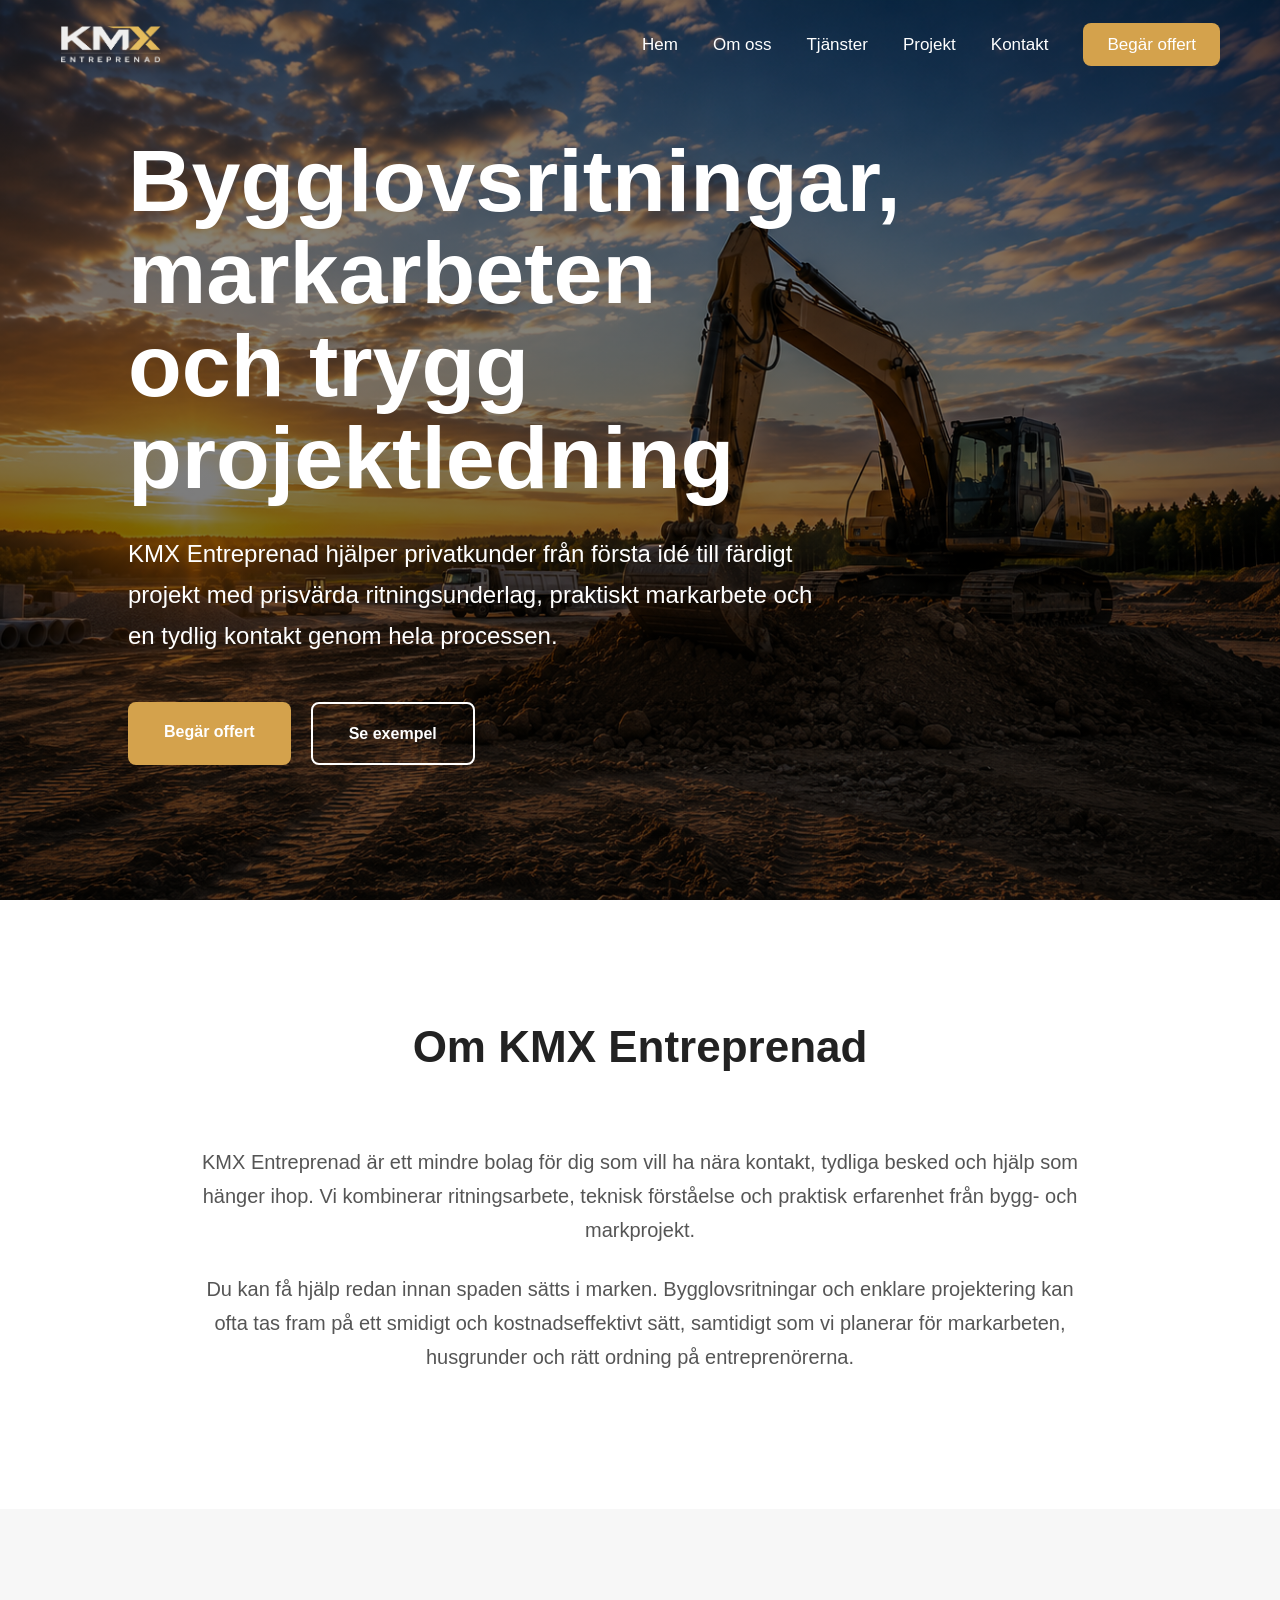
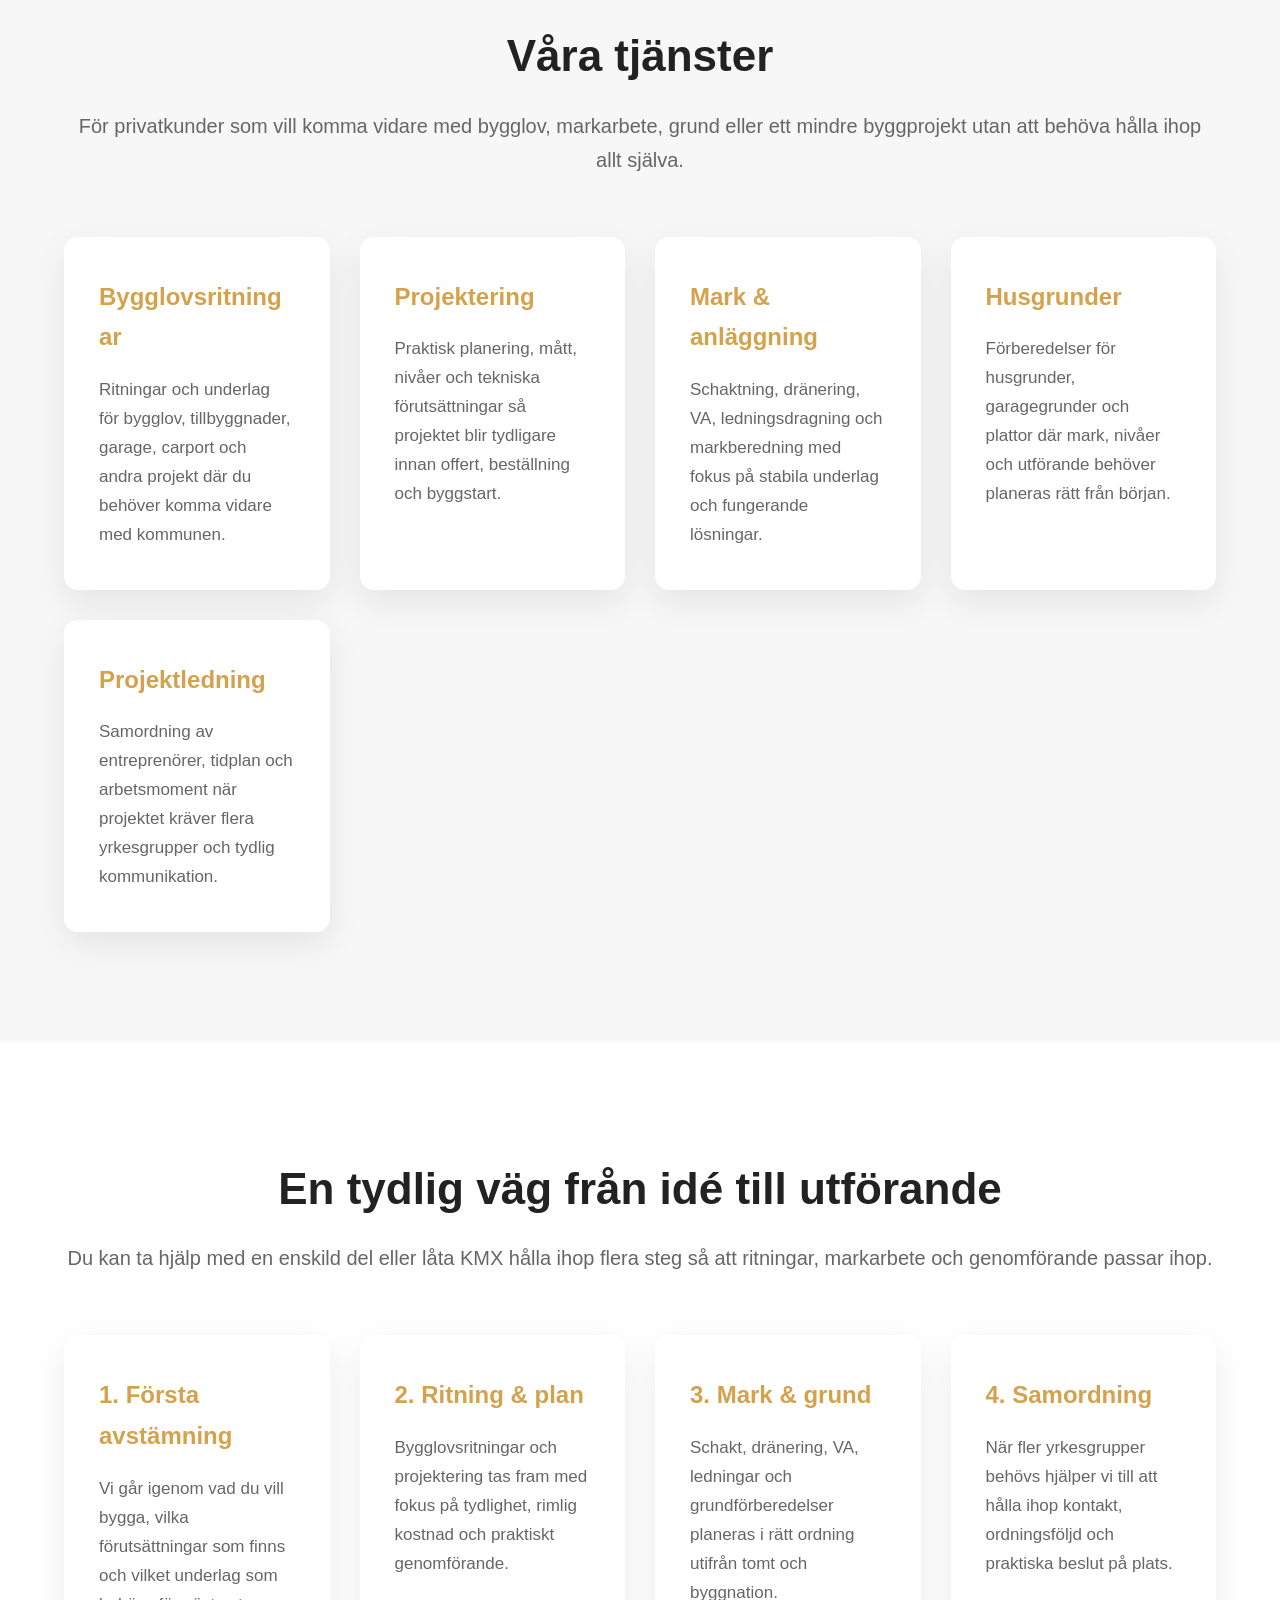
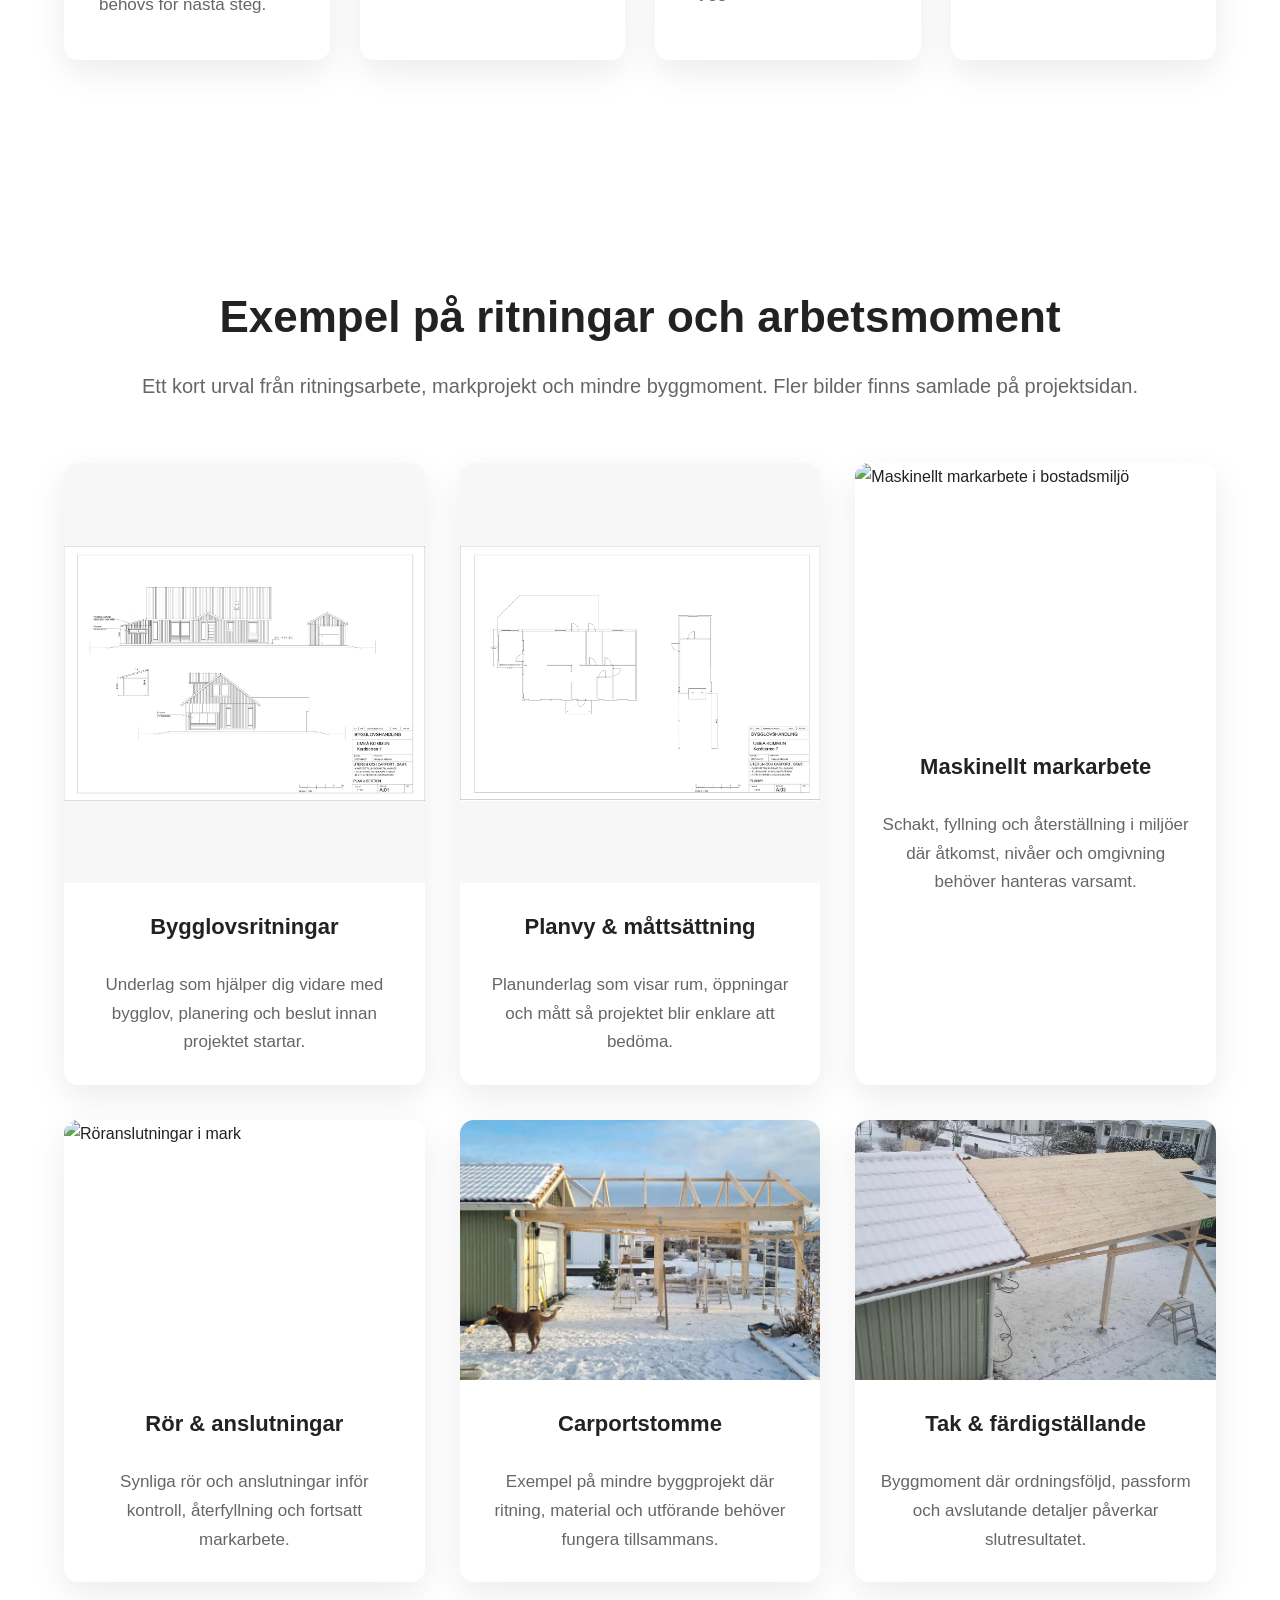
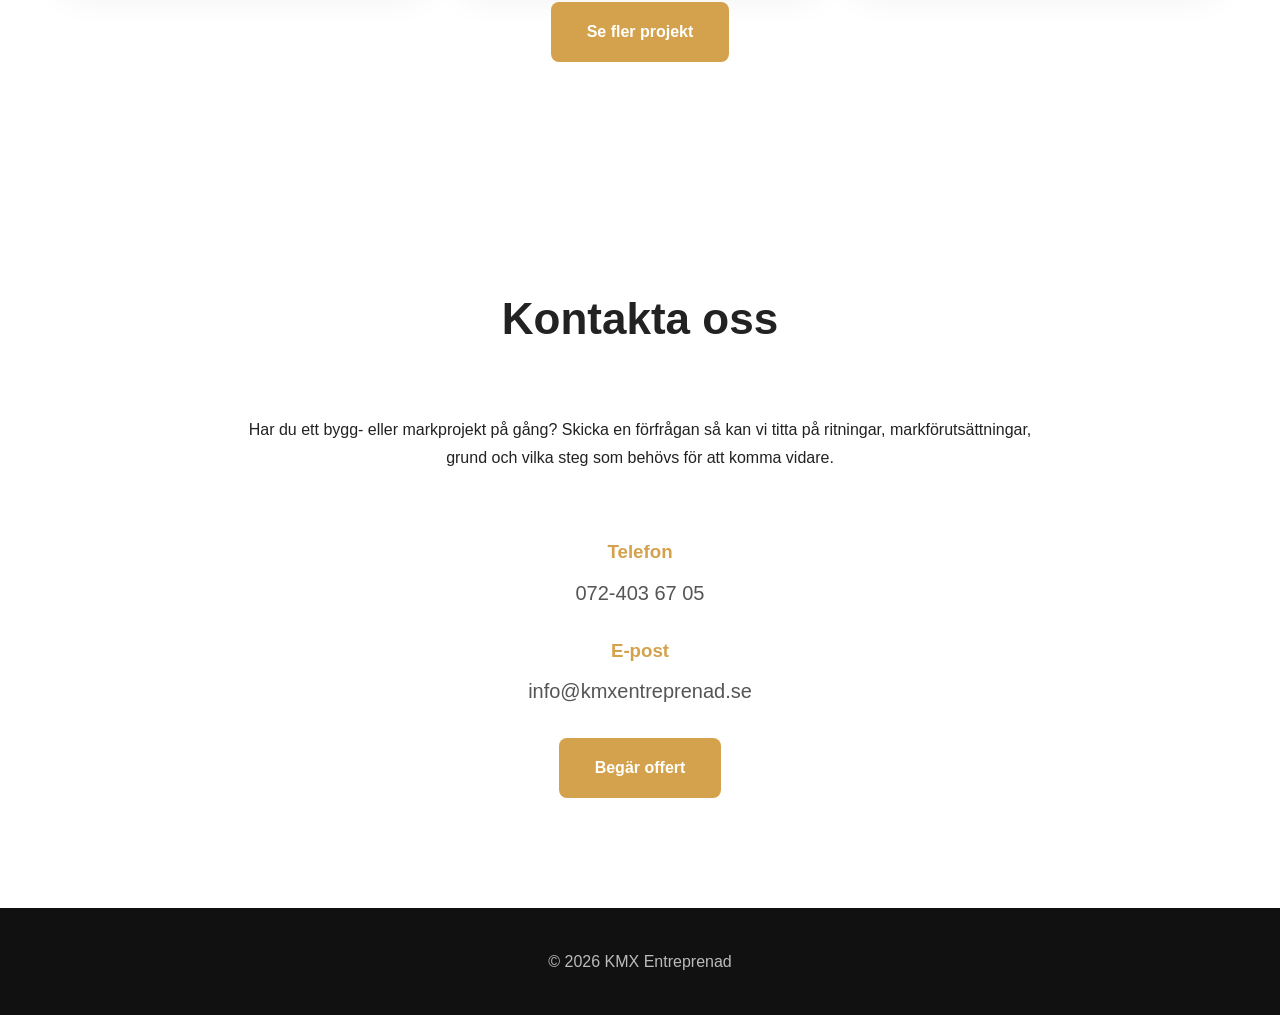
==== index.html @ 146b3062 "Initial commit" ====
<!DOCTYPE html>
<html lang="sv">

<head>
    <meta charset="UTF-8">
    <meta name="viewport" content="width=device-width, initial-scale=1.0">

    <title>KMX Entreprenad | Bygglovsritningar, markarbeten & husgrunder</title>

    <meta name="description"
        content="KMX Entreprenad hjälper privatkunder från idé till färdigt byggprojekt med bygglovsritningar, projektering, markarbeten, husgrunder och projektledning.">

    <script type="application/ld+json">
    {
        "@context": "https://schema.org",
        "@type": "HomeAndConstructionBusiness",
        "name": "KMX Entreprenad",
        "url": "https://kmxentreprenad.se/",
        "telephone": "+46724036705",
        "email": "info@kmxentreprenad.se",
        "description": "Bygglovsritningar, projektering, markarbeten, husgrunder och projektledning för privatkunder."
    }
    </script>

    <link rel="stylesheet" href="style.css">
    <link rel="icon" type="image/x-icon" href="/favicon.ico">
    <link rel="shortcut icon" type="image/x-icon" href="/favicon.ico">
    <link rel="apple-touch-icon" sizes="180x180" href="/favicon.ico">
</head>

<body>

    <!-- ================= NAVBAR ================= -->

    <nav class="navbar" id="navbar">

        <a href="./" class="logo">
            <img src="Images/logo.png" alt="KMX Entreprenad">
        </a>

        <div class="hamburger" id="hamburger">
            <span></span>
            <span></span>
            <span></span>
        </div>

        <ul class="nav-links" id="navLinks">

            <li><a href="#home">Hem</a></li>
            <li><a href="#about">Om oss</a></li>
            <li><a href="#services">Tjänster</a></li>
            <li><a href="projekt/">Projekt</a></li>
            <li><a href="#contact">Kontakt</a></li>

            <li>
                <a href="offert/" class="nav-offert">
                    Begär offert
                </a>
            </li>

        </ul>

    </nav>

    <!-- ================= HERO ================= -->

    <header class="hero" id="home">

        <div class="hero-content">

            <h1>
                Bygglovsritningar, markarbeten och trygg projektledning
            </h1>

            <p>

                KMX Entreprenad hjälper privatkunder från första idé till färdigt projekt med prisvärda ritningsunderlag, praktiskt markarbete och en tydlig kontakt genom hela processen.

            </p>

            <div class="hero-buttons">

                <a href="offert/" class="btn">
                    Begär offert
                </a>

                <a href="projekt/" class="btn btn-secondary">
                    Se exempel
                </a>

            </div>

        </div>

    </header>

    <!-- ================= OM OSS ================= -->

    <section id="about">

        <div class="container">

            <div class="section-title">

                <h2>Om KMX Entreprenad</h2>

            </div>

            <div class="about">

                <div class="about-text">

                    <p>

                        KMX Entreprenad är ett mindre bolag för dig som vill ha nära kontakt, tydliga besked och hjälp som hänger ihop. Vi kombinerar ritningsarbete, teknisk förståelse och praktisk erfarenhet från bygg- och markprojekt.

                    </p>

                    <p>

                        Du kan få hjälp redan innan spaden sätts i marken. Bygglovsritningar och enklare projektering kan ofta tas fram på ett smidigt och kostnadseffektivt sätt, samtidigt som vi planerar för markarbeten, husgrunder och rätt ordning på entreprenörerna.

                    </p>

                </div>

            </div>

        </div>

    </section>

    <!-- ================= TJÄNSTER ================= -->

    <section id="services" class="services">

        <div class="container">

            <div class="section-title">

                <h2>Våra tjänster</h2>
                <p>För privatkunder som vill komma vidare med bygglov, markarbete, grund eller ett mindre byggprojekt utan att behöva hålla ihop allt själva.</p>

            </div>

            <div class="service-grid">

                <div class="service-card">

                    <h3>Bygglovsritningar</h3>

                    <p>

                        Ritningar och underlag för bygglov, tillbyggnader, garage, carport och andra projekt där du behöver komma vidare med kommunen.

                    </p>

                </div>

                <div class="service-card">

                    <h3>Projektering</h3>

                    <p>

                        Praktisk planering, mått, nivåer och tekniska förutsättningar så projektet blir tydligare innan offert, beställning och byggstart.

                    </p>

                </div>

                <div class="service-card">

                    <h3>Mark & anläggning</h3>

                    <p>

                        Schaktning, dränering, VA, ledningsdragning och markberedning med fokus på stabila underlag och fungerande lösningar.

                    </p>

                </div>

                <div class="service-card">

                    <h3>Husgrunder</h3>

                    <p>

                        Förberedelser för husgrunder, garagegrunder och plattor där mark, nivåer och utförande behöver planeras rätt från början.

                    </p>

                </div>

                <div class="service-card">

                    <h3>Projektledning</h3>

                    <p>

                        Samordning av entreprenörer, tidplan och arbetsmoment när projektet kräver flera yrkesgrupper och tydlig kommunikation.

                    </p>

                </div>

            </div>

        </div>

    </section>

    <!-- ================= PROCESS ================= -->

    <section id="process">

        <div class="container">

            <div class="section-title">

                <h2>En tydlig väg från idé till utförande</h2>
                <p>Du kan ta hjälp med en enskild del eller låta KMX hålla ihop flera steg så att ritningar, markarbete och genomförande passar ihop.</p>

            </div>

            <div class="service-grid">

                <div class="service-card">
                    <h3>1. Första avstämning</h3>
                    <p>Vi går igenom vad du vill bygga, vilka förutsättningar som finns och vilket underlag som behövs för nästa steg.</p>
                </div>

                <div class="service-card">
                    <h3>2. Ritning & plan</h3>
                    <p>Bygglovsritningar och projektering tas fram med fokus på tydlighet, rimlig kostnad och praktiskt genomförande.</p>
                </div>

                <div class="service-card">
                    <h3>3. Mark & grund</h3>
                    <p>Schakt, dränering, VA, ledningar och grundförberedelser planeras i rätt ordning utifrån tomt och byggnation.</p>
                </div>

                <div class="service-card">
                    <h3>4. Samordning</h3>
                    <p>När fler yrkesgrupper behövs hjälper vi till att hålla ihop kontakt, ordningsföljd och praktiska beslut på plats.</p>
                </div>

            </div>

        </div>

    </section>

    <!-- ================= PROJEKT ================= -->

    <section id="projects">

        <div class="container">

            <div class="section-title">

                <h2>Exempel på ritningar och arbetsmoment</h2>
                <p>Ett kort urval från ritningsarbete, markprojekt och mindre byggmoment. Fler bilder finns samlade på projektsidan.</p>

            </div>

            <div class="project-grid project-grid-featured">

                <div class="project project-drawing">
                    <img src="ownimages/drawings/Sälgvägen6-01_page-0001.jpg" alt="Bygglovsritning för privat byggprojekt" loading="lazy">
                    <h3>Bygglovsritningar</h3>
                    <p>Underlag som hjälper dig vidare med bygglov, planering och beslut innan projektet startar.</p>
                </div>

                <div class="project project-drawing">
                    <img src="ownimages/drawings/Sälgvägen6-03_page-0001.jpg" alt="Planvy för bygglovsritning" loading="lazy">
                    <h3>Planvy & måttsättning</h3>
                    <p>Planunderlag som visar rum, öppningar och mått så projektet blir enklare att bedöma.</p>
                </div>

                <div class="project">
                    <img src="ownimages/jobbbilder/IMG20240722113521.jpg" alt="Maskinellt markarbete i bostadsmiljö" loading="lazy">
                    <h3>Maskinellt markarbete</h3>
                    <p>Schakt, fyllning och återställning i miljöer där åtkomst, nivåer och omgivning behöver hanteras varsamt.</p>
                </div>

                <div class="project">
                    <img src="ownimages/jobbbilder/IMG20240903063840.jpg" alt="Röranslutningar i mark" loading="lazy">
                    <h3>Rör & anslutningar</h3>
                    <p>Synliga rör och anslutningar inför kontroll, återfyllning och fortsatt markarbete.</p>
                </div>

                <div class="project">
                    <img src="ownimages/Carport/581829873_1602443250722373_6217654181426001545_n.jpg" alt="Carport under uppbyggnad" loading="lazy">
                    <h3>Carportstomme</h3>
                    <p>Exempel på mindre byggprojekt där ritning, material och utförande behöver fungera tillsammans.</p>
                </div>

                <div class="project">
                    <img src="ownimages/Carport/583242986_1736971683655425_5867823215203344958_n.jpg" alt="Takarbete på carport" loading="lazy">
                    <h3>Tak & färdigställande</h3>
                    <p>Byggmoment där ordningsföljd, passform och avslutande detaljer påverkar slutresultatet.</p>
                </div>

            </div>

            <div class="project-actions">
                <a href="projekt/" class="btn">Se fler projekt</a>
            </div>

        </div>

    </section>

    <!-- ================= KONTAKT ================= -->

    <section id="contact">

        <div class="container">

            <div class="section-title">

                <h2>Kontakta oss</h2>

            </div>

            <p>

                Har du ett bygg- eller markprojekt på gång? Skicka en förfrågan så kan vi titta på ritningar, markförutsättningar, grund och vilka steg som behövs för att komma vidare.

            </p>

            <div class="contact">

                <div>

                    <h3>Telefon</h3>

                    <p>072-403 67 05</p>

                    <h3>E-post</h3>

                    <p>info@kmxentreprenad.se</p>

                    <a href="offert/" class="btn">
                        Begär offert
                    </a>

                </div>

            </div>

        </div>

    </section>

    <!-- ================= FOOTER ================= -->

    <footer>

        <p>

            © 2026 KMX Entreprenad

        </p>

    </footer>

    <script src="script.js"></script>

</body>

</html>
---- style.css ----
/* ==========================================
   KMX ENTREPRENAD
   STYLE.CSS
========================================== */

/* =========================
   RESET
========================= */

*{
    margin:0;
    padding:0;
    box-sizing:border-box;
}

html{
    scroll-behavior:smooth;
}

body{

    font-family:Arial, Helvetica, sans-serif;

    color:#222;

    background:#fff;

    line-height:1.7;

    overflow-x:hidden;

}

img{

    display:block;

    max-width:100%;

}

a{

    text-decoration:none;

}

ul{

    list-style:none;

}

/* =========================
   CONTAINER
========================= */

.container{

    width:90%;

    max-width:1200px;

    margin:auto;

}

/* =========================
   SECTION
========================= */

section{

    padding:110px 0;

}

.section-title{

    text-align:center;

    margin-bottom:60px;

}

.section-title h1,
.section-title h2{

    font-size:44px;

    margin-bottom:15px;

}

.section-title p{

    color:#666;

    font-size:20px;

}

/* =========================
   BUTTONS
========================= */

.btn{

    display:inline-block;

    background:#d4a24c;

    color:white;

    padding:16px 36px;

    border-radius:8px;

    font-weight:bold;

    transition:.25s;

}

.btn:hover{

    transform:translateY(-4px);

    background:#bf8d39;

}

.btn-secondary{

    background:transparent;

    border:2px solid white;

    color:white;

}

.btn-secondary:hover{

    background:white;

    color:#111;

}

/* =========================
   NAVBAR
========================= */

.navbar{

    position:fixed;

    top:0;

    left:0;

    width:100%;

    display:flex;

    justify-content:space-between;

    align-items:center;

    padding:25px 60px;

    z-index:9999;

    transition:.3s;

}

.navbar.scrolled{

    background:rgba(0,0,0,.9);

    backdrop-filter:blur(10px);

}

.logo {
    display: flex;
    align-items: center;
    flex-shrink: 0;
}

.logo img {
    width: auto;
    height: clamp(40px, 3vw, 65px);
    display: block;
}

.logo img:hover{
    transform:scale(1.03);
}

.nav-links{

    display:flex;

    align-items:center;

    gap:35px;

}

.nav-links a{

    color:white;

    transition:.25s;

    font-size:17px;

}

.nav-links a:hover{

    color:#d4a24c;

}

.nav-offert{

    background:#d4a24c;

    padding:12px 24px;

    border-radius:8px;

}

.nav-offert:hover{

    color:white !important;

    background:#bf8d39;

}

/* =========================
   HERO
========================= */

.hero{

    min-height:100vh;

    display:flex;

    align-items:center;

    justify-content:flex-start;

    background-image:

    linear-gradient(

    rgba(0,0,0,.45),

    rgba(0,0,0,.55)

    ),

    url("Images/hero.png");

    background-size:cover;

    background-position:center;

    padding-left:10%;

    padding-right:10%;

}

.hero-content{

    max-width:700px;

    color:white;

}

.hero-content h1{

    font-size:clamp(52px,7vw,88px);

    line-height:1.05;

    margin-bottom:30px;

}

.hero-content p{

    font-size:24px;

    margin-bottom:45px;

}

.hero-buttons{

    display:flex;

    gap:20px;

    flex-wrap:wrap;

}
/* =========================
   ABOUT
========================= */

.about{

    display:flex;

    justify-content:center;

}

.about-text{

    max-width:900px;

    text-align:center;

    font-size:20px;

    color:#555;

}

.about-text p{

    margin-bottom:25px;

}

/* =========================
   SERVICES
========================= */

.services{

    background:#f7f7f7;

}

.service-grid{

    display:grid;

    grid-template-columns:repeat(auto-fit,minmax(260px,1fr));

    gap:30px;

}

.service-card{

    background:white;

    padding:40px 35px;

    border-radius:14px;

    box-shadow:0 12px 35px rgba(0,0,0,.08);

    transition:.3s;

}

.service-card:hover{

    transform:translateY(-10px);

    box-shadow:0 18px 40px rgba(0,0,0,.12);

}

.service-card h3{

    color:#d4a24c;

    font-size:24px;

    margin-bottom:18px;

    overflow-wrap:break-word;

    word-wrap:break-word;

    hyphens:auto;

}

.service-card p{

    color:#666;

    font-size:17px;

    overflow-wrap:break-word;

    word-wrap:break-word;

    hyphens:auto;

}

/* =========================
   PROJECTS
========================= */

.project-grid{

    display:grid;

    grid-template-columns:repeat(auto-fit,minmax(340px,1fr));

    gap:35px;

}

.project-category{

    margin-bottom:70px;

}

.project-category h3{

    color:#222;

    font-size:32px;

    margin-bottom:12px;

}

.project-category p{

    max-width:900px;

    margin:0 auto 30px;

    color:#666;

    font-size:18px;

    line-height:1.8;

}

.project{

    background:white;

    border-radius:14px;

    overflow:hidden;

    box-shadow:0 12px 35px rgba(0,0,0,.08);

    transition:.3s;

}

.project:hover{

    transform:translateY(-10px);

}

.project img{

    width:100%;

    height:260px;

    object-fit:cover;

}

.project.project-drawing img{

    width:100%;

    height:420px;

    object-fit:contain;

    background:#f7f7f7;

    margin:0 auto;

    display:block;

}

.project h3{

    padding:25px;

    text-align:center;

    font-size:22px;

}

.project p{

    padding:0 25px 28px;

    color:#666;

    font-size:17px;

    line-height:1.7;

    text-align:center;

}

.project-actions{

    text-align:center;

    margin-top:20px;

}

.page-intro{

    padding-top:180px;

    padding-bottom:70px;

    background:#f7f7f7;

}

.project-page-section{

    padding-top:80px;

}

/* =========================
   CONTACT
========================= */

.contact{
    display:flex;
    justify-content:center;
    align-items:center;
    text-align:center;
    width:100%;
}

.contact div{
    width:100%;
    max-width:700px;
    margin:0 auto;
}

#contact > .container > p{
    max-width:800px;
    margin:0 auto 40px;
    text-align:center;
}

.contact h3{

    margin-top:25px;

    margin-bottom:8px;

    color:#d4a24c;

}

.contact p{

    font-size:20px;

    color:#555;

}

/* =========================
   OFFERT
========================= */

.quote-page{

    min-height:100vh;

    background:#f7f7f7;

    padding-top:170px;

    padding-bottom:100px;

}

.quote-form{

    max-width:900px;

    margin:60px auto 0;

    background:white;

    padding:45px;

    border-radius:16px;

    box-shadow:0 15px 40px rgba(0,0,0,.08);

}

.form-row{

    display:grid;

    grid-template-columns:1fr 1fr;

    gap:25px;

    margin-bottom:25px;

}

.form-group{

    display:flex;

    flex-direction:column;

    margin-bottom:25px;

}

.form-group label{

    margin-bottom:10px;

    font-weight:bold;

}

.form-group input,
.form-group select,
.form-group textarea{

    width:100%;

    padding:15px;

    font-size:16px;

    border:1px solid #d8d8d8;

    border-radius:8px;

    font-family:inherit;

}

.form-group textarea{

    resize:vertical;

    min-height:180px;

}

.form-group input:focus,
.form-group textarea:focus,
.form-group select:focus{

    outline:none;

    border-color:#d4a24c;

}

.form-check{

    margin-bottom:30px;

}

.form-check input{

    margin-right:10px;

}

.quote-form button{

    border:none;

    cursor:pointer;

    font-size:18px;

}

/* =========================
   FOOTER
========================= */

footer{

    background:#111;

    color:white;

    text-align:center;

    padding:40px 20px;

}

footer p{

    color:#bbb;

}
/* =========================
   HAMBURGER
========================= */

.hamburger{

    display:none;

    flex-direction:column;

    gap:6px;

    cursor:pointer;

}

.hamburger span{

    width:30px;

    height:3px;

    background:white;

    border-radius:3px;

    transition:.3s;

}

/* =========================
   ANIMATIONS
========================= */

.service-card,
.project,
.btn{

    transition:all .3s ease;

}

.service-card:hover,
.project:hover{

    transform:translateY(-8px);

}

.btn:hover{

    transform:translateY(-3px);

}

/* =========================
   MOBILE
========================= */

@media(max-width:992px){

    .navbar{

        padding: 18px 60px;

    }

    .hero{

        padding-left:8%;
        padding-right:8%;

    }

    .hero-content h1{

        font-size:58px;

    }

}

@media(max-width:768px){

    .navbar{

        padding: 14px 20px;

    }

    .logo img {

        height: 42px;

    }

    .hamburger{

        display:flex;

        z-index:10001;

    }

    .nav-links{

        position:fixed;

        top:0;

        right:-100%;

        width:270px;

        height:100vh;

        background:#111;

        display:flex;

        flex-direction:column;

        justify-content:center;

        align-items:center;

        gap:35px;

        transition:.35s;

        box-shadow:-5px 0 25px rgba(0,0,0,.3);

    }

    .nav-links.active{

        right:0;

    }

    .hero{

        justify-content:center;

        text-align:center;

        padding-left:30px;

        padding-right:30px;

        background-position:center center;

    }

    .hero-content{

        max-width:100%;

    }

    .hero-content h1{

        font-size:44px;

    }

    .hero-content p{

        font-size:21px;

    }

    .hero-buttons{

        flex-direction:column;

        align-items:center;

    }

    .btn{

        width:100%;

        max-width:320px;

        text-align:center;

    }

    .section-title h1,
    .section-title h2{

        font-size:34px;

    }

    .section-title p{

        font-size:18px;

    }

    .about-text{

        font-size:18px;

    }

    .service-grid{

        grid-template-columns:1fr;

    }

    .project-grid{

        grid-template-columns:1fr;

    }

    .project img{

        height:220px;

    }

    .contact{

        font-size:18px;

    }

    .form-row{

        grid-template-columns:1fr;

        gap:0;

    }

    .quote-form{

        padding:30px 25px;

    }

}

@media(max-width:480px){

    .hero-content h1{

        font-size:36px;

    }

    .hero-content p{

        font-size:18px;

    }

    .section-title h1,
    .section-title h2{

        font-size:30px;

    }

    .quote-form{

        padding:25px 18px;

    }

    .form-group input,
    .form-group select,
    .form-group textarea{

        font-size:15px;

        padding:13px;

    }

    .btn{

        padding:15px 24px;

    }

    footer{

        padding:30px 15px;

    }

}

/* =========================
   SCROLLBAR
========================= */

::-webkit-scrollbar{

    width:10px;

}

::-webkit-scrollbar-track{

    background:#f0f0f0;

}

::-webkit-scrollbar-thumb{

    background:#d4a24c;

    border-radius:20px;

}

::-webkit-scrollbar-thumb:hover{

    background:#bf8d39;

}

.offert-page .navbar,
.sub-page .navbar {
    background: rgba(0, 0, 0, 0.9);
    backdrop-filter: blur(10px);
}
.contact .btn{
    margin-top:30px;
}
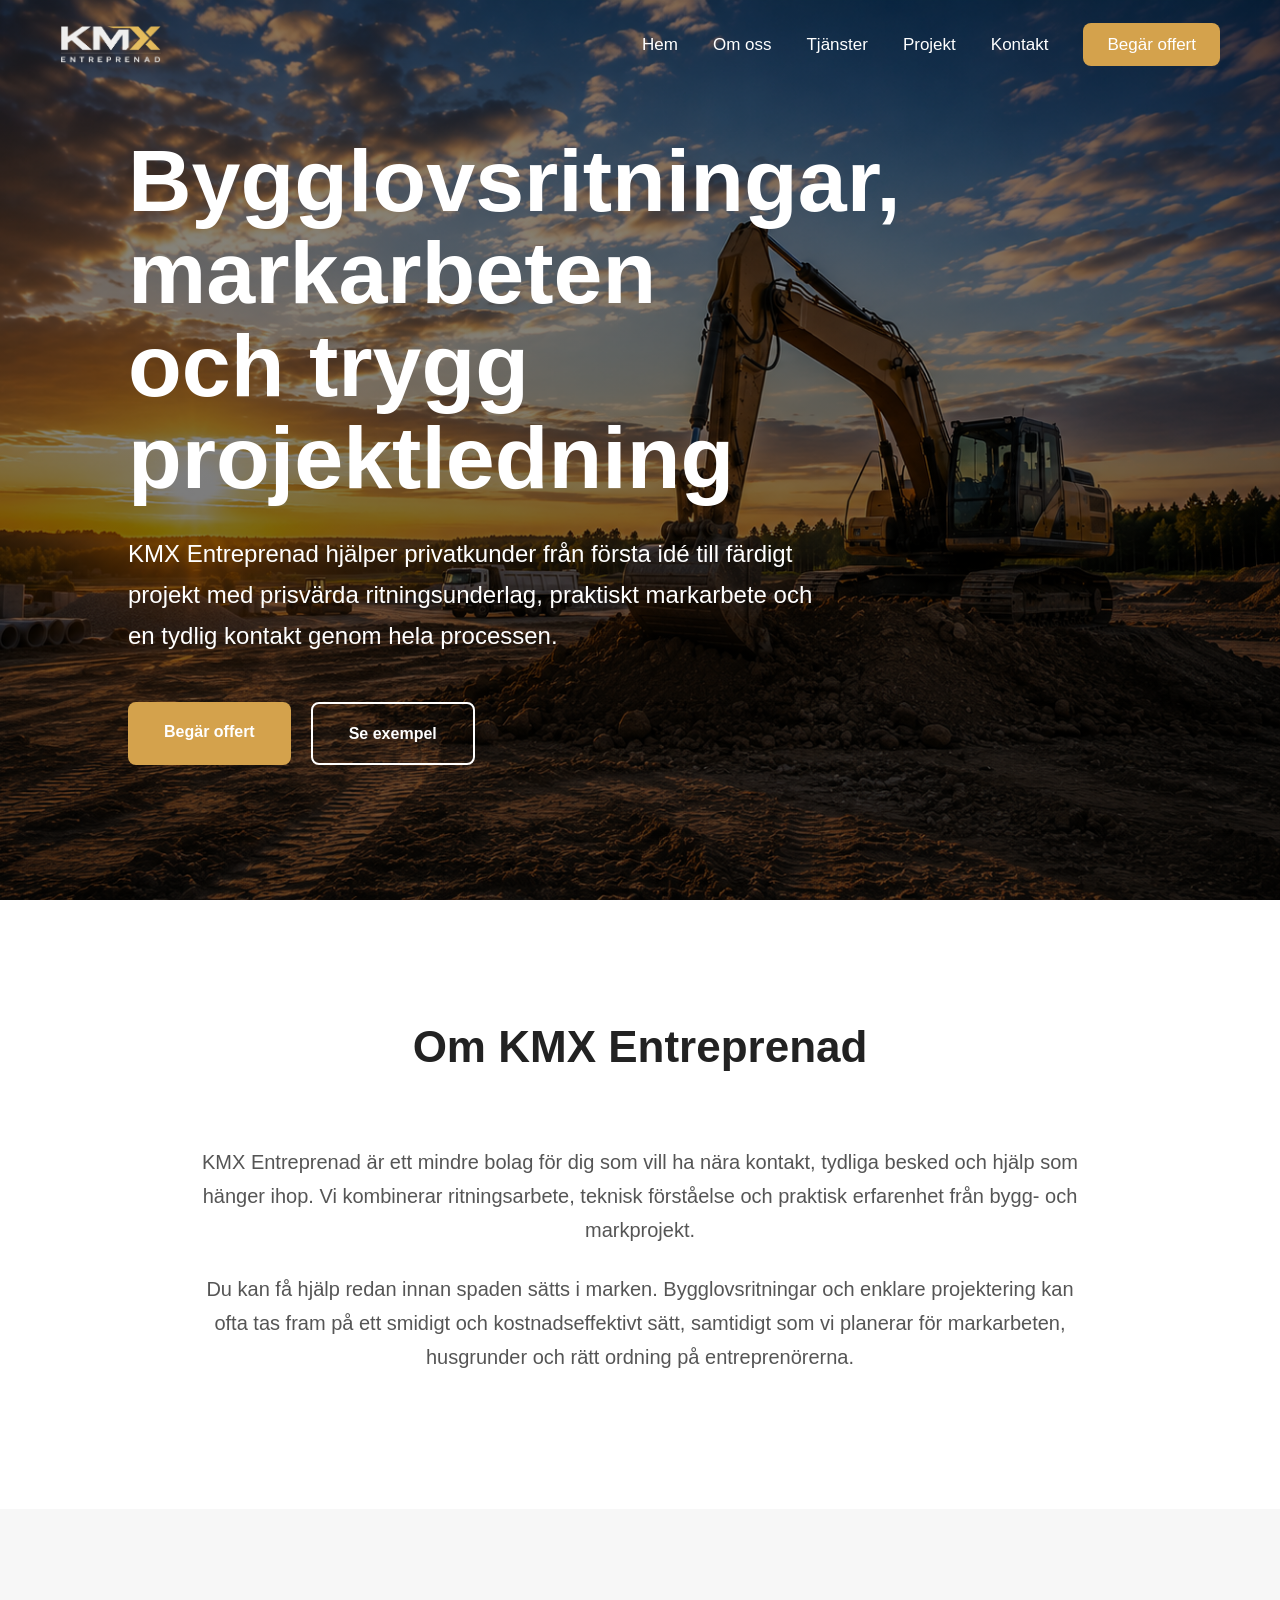
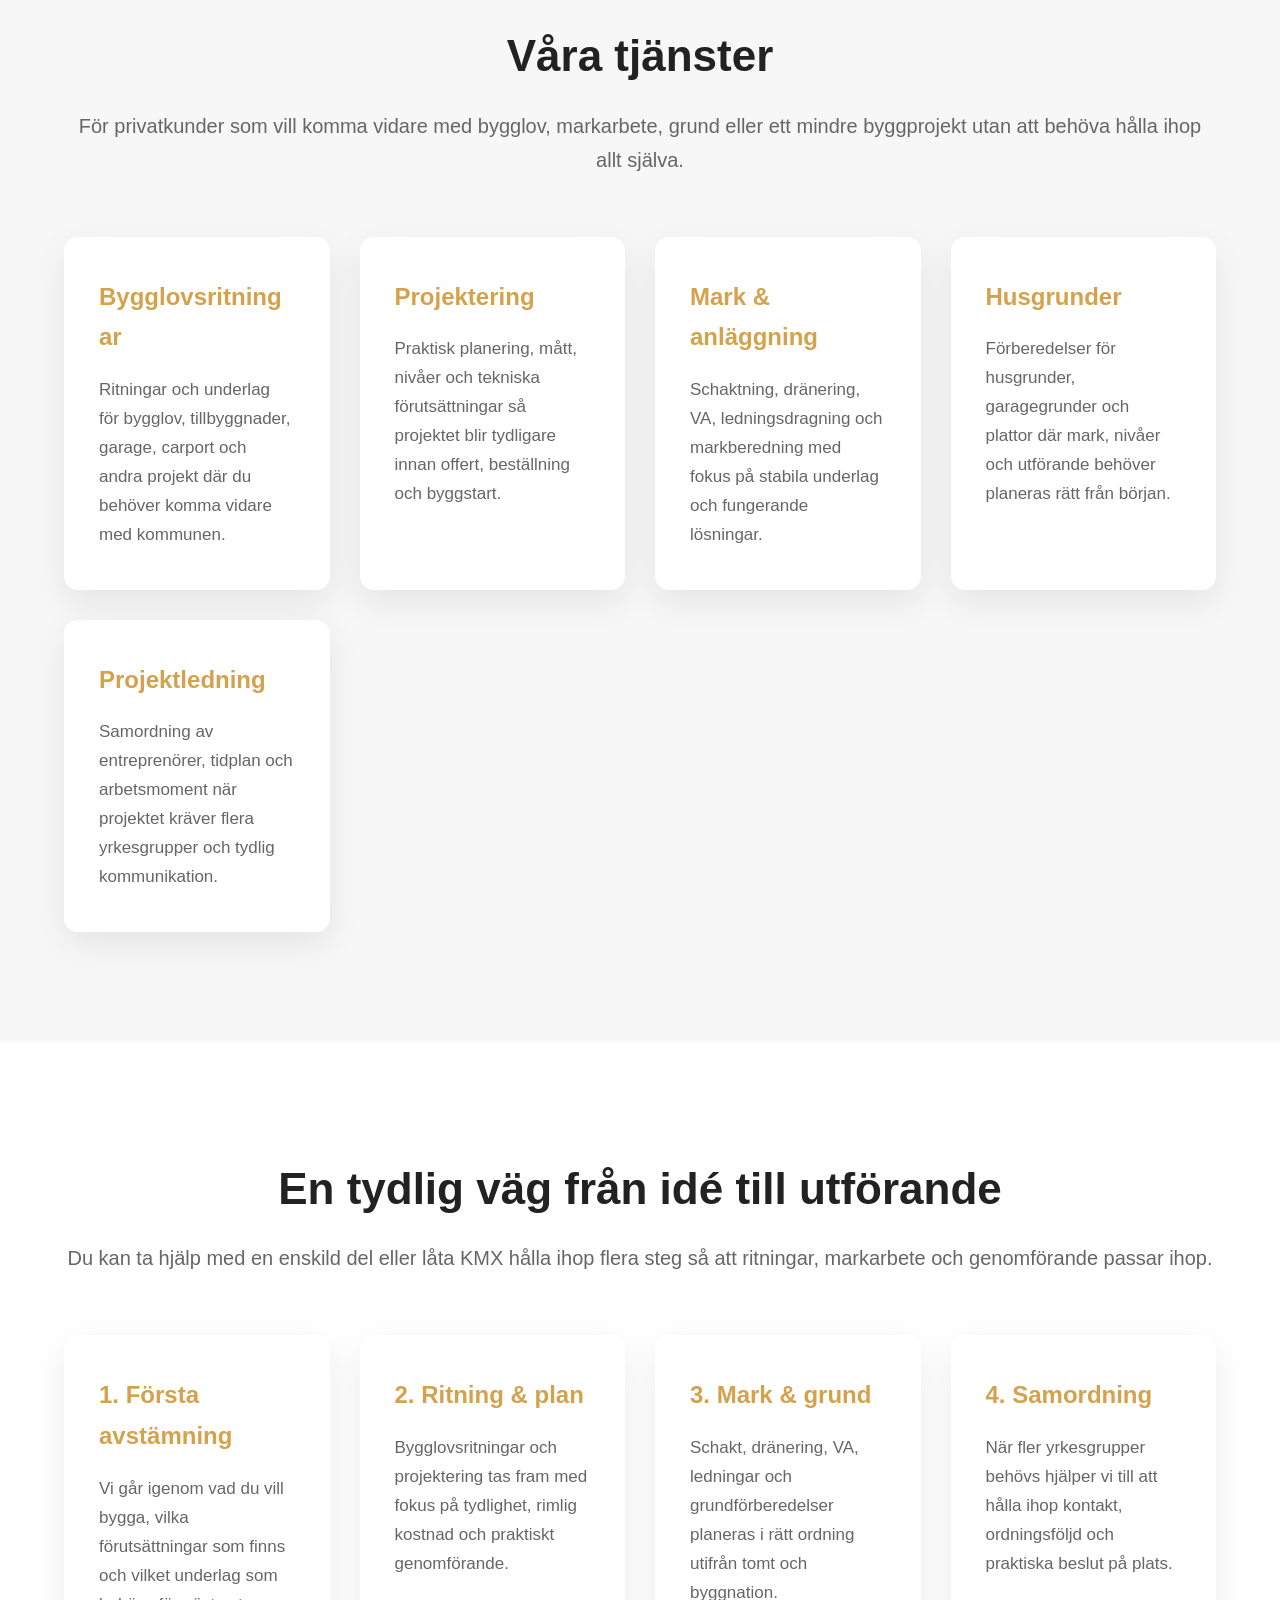
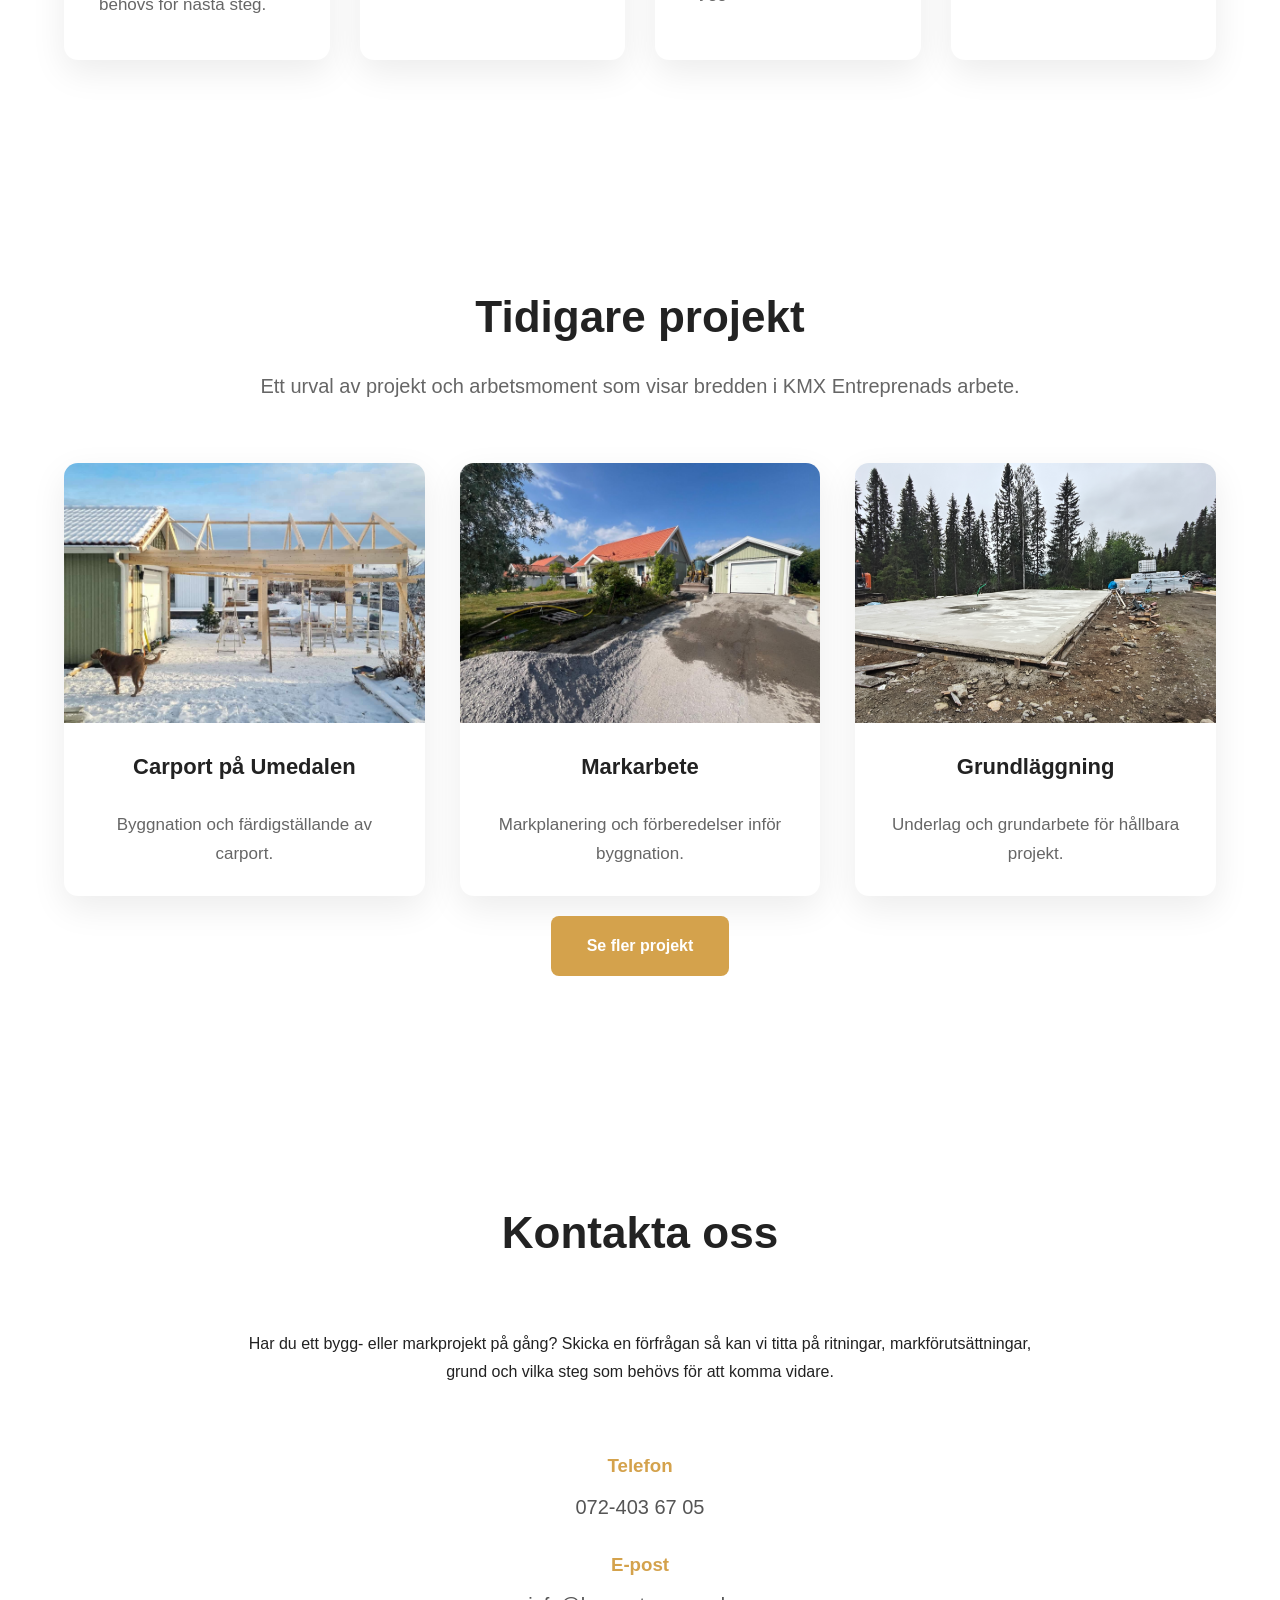
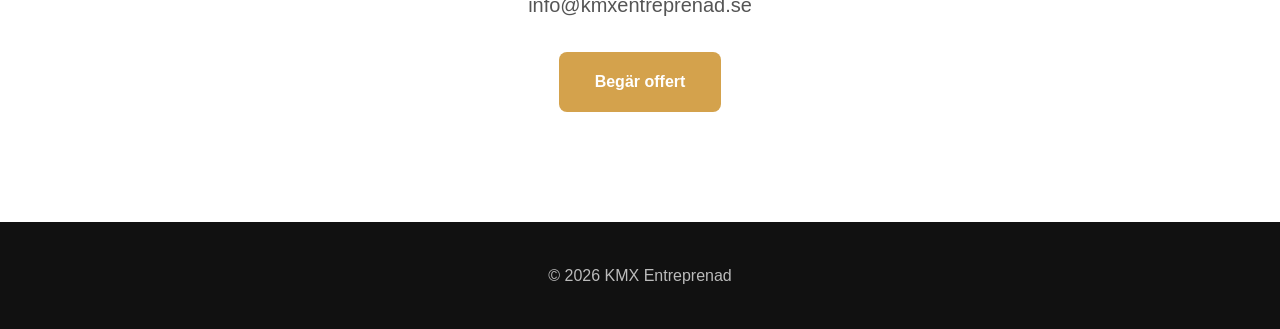
==== commit 42c89aed: "Update project gallery and hero presentation" ====
--- a/index.html
+++ b/index.html
@@ -260,49 +260,27 @@
 
             <div class="section-title">
 
-                <h2>Exempel på ritningar och arbetsmoment</h2>
-                <p>Ett kort urval från ritningsarbete, markprojekt och mindre byggmoment. Fler bilder finns samlade på projektsidan.</p>
+                <h2>Tidigare projekt</h2>
+                <p>Ett urval av projekt och arbetsmoment som visar bredden i KMX Entreprenads arbete.</p>
 
             </div>
 
             <div class="project-grid project-grid-featured">
-
-                <div class="project project-drawing">
-                    <img src="ownimages/drawings/Sälgvägen6-01_page-0001.jpg" alt="Bygglovsritning för privat byggprojekt" loading="lazy">
-                    <h3>Bygglovsritningar</h3>
-                    <p>Underlag som hjälper dig vidare med bygglov, planering och beslut innan projektet startar.</p>
-                </div>
-
-                <div class="project project-drawing">
-                    <img src="ownimages/drawings/Sälgvägen6-03_page-0001.jpg" alt="Planvy för bygglovsritning" loading="lazy">
-                    <h3>Planvy & måttsättning</h3>
-                    <p>Planunderlag som visar rum, öppningar och mått så projektet blir enklare att bedöma.</p>
-                </div>
-
                 <div class="project">
-                    <img src="ownimages/jobbbilder/IMG20240722113521.jpg" alt="Maskinellt markarbete i bostadsmiljö" loading="lazy">
-                    <h3>Maskinellt markarbete</h3>
-                    <p>Schakt, fyllning och återställning i miljöer där åtkomst, nivåer och omgivning behöver hanteras varsamt.</p>
-                </div>
-
+                    <img src="ownimages\Carport\carport-umedalen-frame-01.jpg" alt="Färdig carport" loading="lazy">
+                    <h3>Carport på Umedalen</h3>
+                    <p>Byggnation och färdigställande av carport.</p>
+                </div>
                 <div class="project">
-                    <img src="ownimages/jobbbilder/IMG20240903063840.jpg" alt="Röranslutningar i mark" loading="lazy">
-                    <h3>Rör & anslutningar</h3>
-                    <p>Synliga rör och anslutningar inför kontroll, återfyllning och fortsatt markarbete.</p>
-                </div>
-
+                    <img src="ownimages\Carport\carport-umedalen-pre-construction-02.jpeg" alt="Uppfart" loading="lazy">
+                    <h3>Markarbete</h3>
+                    <p>Markplanering och förberedelser inför byggnation.</p>
+                </div>
                 <div class="project">
-                    <img src="ownimages/Carport/581829873_1602443250722373_6217654181426001545_n.jpg" alt="Carport under uppbyggnad" loading="lazy">
-                    <h3>Carportstomme</h3>
-                    <p>Exempel på mindre byggprojekt där ritning, material och utförande behöver fungera tillsammans.</p>
-                </div>
-
-                <div class="project">
-                    <img src="ownimages/Carport/583242986_1736971683655425_5867823215203344958_n.jpg" alt="Takarbete på carport" loading="lazy">
-                    <h3>Tak & färdigställande</h3>
-                    <p>Byggmoment där ordningsföljd, passform och avslutande detaljer påverkar slutresultatet.</p>
-                </div>
-
+                    <img src="ownimages/jobbbilder/concrete-slab-20240808-084929.jpg" alt="Betongplatta och underlag" loading="lazy">
+                    <h3>Grundläggning</h3>
+                    <p>Underlag och grundarbete för hållbara projekt.</p>
+                </div>
             </div>
 
             <div class="project-actions">
--- a/style.css
+++ b/style.css
@@ -431,6 +431,28 @@
 
 }
 
+.project-grid-featured{
+
+    gap:35px;
+
+}
+
+.project-sample-group{
+
+    margin-bottom:55px;
+
+}
+
+.project-sample-group > h3{
+
+    margin-bottom:25px;
+
+    color:#222;
+
+    font-size:28px;
+
+}
+
 .project-category{
 
     margin-bottom:70px;
@@ -447,6 +469,16 @@
 
 }
 
+.project-category h2{
+
+    color:#222;
+
+    font-size:36px;
+
+    margin-bottom:12px;
+
+}
+
 .project-category p{
 
     max-width:900px;
@@ -461,6 +493,184 @@
 
 }
 
+.project-reference h4{
+
+    margin:45px 0 15px;
+
+    padding-top:30px;
+
+    border-top:1px solid #ddd;
+
+    color:#d4a24c;
+
+    font-size:24px;
+
+    text-align:center;
+
+}
+
+.project-reference > h4:first-of-type{
+
+    margin-top:35px;
+
+    padding-top:0;
+
+    border-top:0;
+
+}
+
+.project-back-link{
+
+    display:block;
+
+    width:90%;
+
+    max-width:1200px;
+
+    margin:125px auto 0;
+
+    color:#222;
+
+    font-weight:bold;
+
+}
+
+.project-back-link:hover{
+
+    color:#d4a24c;
+
+}
+
+.project-hero{
+
+    padding:25px 0 0;
+
+}
+
+.project-hero-image{
+
+    width:100%;
+
+    height:clamp(280px, 34vw, 480px);
+
+    object-fit:cover;
+
+    object-position:center center;
+
+}
+
+.project-hero-placeholder{
+
+    width:100%;
+
+    min-height:360px;
+
+    display:flex;
+
+    align-items:center;
+
+    justify-content:center;
+
+    background:#f7f7f7;
+
+    color:#777;
+
+    font-size:20px;
+
+}
+
+.project-overview{
+
+    padding:70px 0 30px;
+
+}
+
+.project-facts{
+
+    display:grid;
+
+    grid-template-columns:repeat(4,1fr);
+
+    gap:25px;
+
+    padding:30px;
+
+    background:white;
+
+    border-radius:14px;
+
+    box-shadow:0 12px 35px rgba(0,0,0,.08);
+
+}
+
+.project-facts div{
+
+    display:flex;
+
+    flex-direction:column;
+
+    gap:8px;
+
+}
+
+.project-facts strong{
+
+    color:#d4a24c;
+
+}
+
+.project-facts span{
+
+    color:#555;
+
+}
+
+.project-placeholder{
+
+    min-height:420px;
+
+    display:flex;
+
+    flex-direction:column;
+
+    align-items:center;
+
+    justify-content:center;
+
+    text-align:center;
+
+}
+
+.project-placeholder > div{
+
+    width:100%;
+
+    min-height:260px;
+
+    display:flex;
+
+    align-items:center;
+
+    justify-content:center;
+
+    background:#f7f7f7;
+
+    color:#777;
+
+}
+
+.project-placeholder h3{
+
+    padding:20px 25px 5px;
+
+}
+
+.project-placeholder p{
+
+    padding-bottom:20px;
+
+}
+
 .project{
 
     background:white;
@@ -507,6 +717,138 @@
 
 }
 
+/* Reduce visual size of finished project cards to match other project rows */
+.project-category.finished-projects .project img{
+    height:220px;
+    object-fit:cover;
+}
+
+body.lightbox-open{
+    overflow:hidden;
+}
+
+.lightbox{
+    position:fixed;
+    inset:0;
+    z-index:10000;
+    display:flex;
+    align-items:center;
+    justify-content:center;
+    padding:5vh 5vw;
+    background:rgba(0,0,0,.7);
+    opacity:0;
+    visibility:hidden;
+    transition:opacity .25s ease, visibility .25s ease;
+}
+
+.lightbox.is-open{
+    opacity:1;
+    visibility:visible;
+}
+
+.lightbox-image{
+    width:auto;
+    height:auto;
+    max-width:70vw;
+    max-height:80vh;
+    object-fit:contain;
+    transform:scale(.96);
+    transition:transform .25s ease;
+}
+
+/* Remove any visible border/padding around lightbox images */
+.lightbox-image{
+    border:0 !important;
+    background:transparent !important;
+    box-shadow:none !important;
+    padding:0 !important;
+}
+
+.lightbox.is-open .lightbox-image{
+    transform:scale(1);
+}
+
+.lightbox-close{
+    position:absolute;
+    top:20px;
+    right:25px;
+    width:44px;
+    height:44px;
+    border:0;
+    border-radius:50%;
+    background:rgba(255,255,255,.15);
+    color:white;
+    font-size:32px;
+    line-height:1;
+    cursor:pointer;
+    transition:background .2s ease;
+}
+
+.lightbox-previous,
+.lightbox-next{
+
+    position:absolute;
+
+    top:50%;
+
+    width:48px;
+
+    height:48px;
+
+    border:0;
+
+    border-radius:50%;
+
+    background:rgba(255,255,255,.15);
+
+    color:white;
+
+    font-size:28px;
+
+    line-height:1;
+
+    cursor:pointer;
+
+    transform:translateY(-50%);
+
+    transition:background .2s ease;
+
+}
+
+.lightbox-previous{
+
+    left:25px;
+
+}
+
+.lightbox-next{
+
+    right:25px;
+
+}
+
+.lightbox-previous:hover,
+.lightbox-next:hover,
+.lightbox-previous:focus-visible,
+.lightbox-next:focus-visible{
+
+    background:rgba(255,255,255,.3);
+
+}
+
+.lightbox-close:hover,
+.lightbox-close:focus-visible{
+    background:rgba(255,255,255,.3);
+}
+
+.lightbox-close:focus-visible,
+.lightbox-previous:focus-visible,
+.lightbox-next:focus-visible,
+.project img:focus-visible{
+    outline:3px solid #d4a24c;
+    outline-offset:4px;
+}
+
 .project h3{
 
     padding:25px;
@@ -546,6 +888,40 @@
     padding-bottom:70px;
 
     background:#f7f7f7;
+
+}
+
+.project-intro{
+
+    padding-top:105px;
+
+    padding-bottom:35px;
+
+}
+
+.project-intro .section-title{
+
+    margin-bottom:0;
+
+}
+
+.project-intro .section-title h1{
+
+    font-size:38px;
+
+    margin-bottom:8px;
+
+}
+
+.project-intro .section-title p{
+
+    font-size:17px;
+
+}
+
+.project-intro + .project-page-section{
+
+    padding-top:45px;
 
 }
 
@@ -822,6 +1198,73 @@
 
 @media(max-width:768px){
 
+    .project-back-link{
+
+        margin-top:95px;
+
+    }
+
+    .project-hero-placeholder{
+
+        min-height:240px;
+
+        font-size:18px;
+
+    }
+
+    .project-overview{
+
+        padding-top:55px;
+
+    }
+
+    .project-facts{
+
+        grid-template-columns:1fr 1fr;
+
+        gap:20px;
+
+        padding:25px;
+
+    }
+
+    .project-category h2{
+
+        font-size:30px;
+
+    }
+
+    .lightbox-image{
+
+        max-width:82vw;
+
+        max-height:75vh;
+
+    }
+
+    .lightbox-previous,
+    .lightbox-next{
+
+        width:42px;
+
+        height:42px;
+
+        font-size:24px;
+
+    }
+
+    .lightbox-previous{
+
+        left:12px;
+
+    }
+
+    .lightbox-next{
+
+        right:12px;
+
+    }
+
     .navbar{
 
         padding: 14px 20px;
@@ -988,6 +1431,12 @@
 }
 
 @media(max-width:480px){
+
+    .project-facts{
+
+        grid-template-columns:1fr;
+
+    }
 
     .hero-content h1{
 
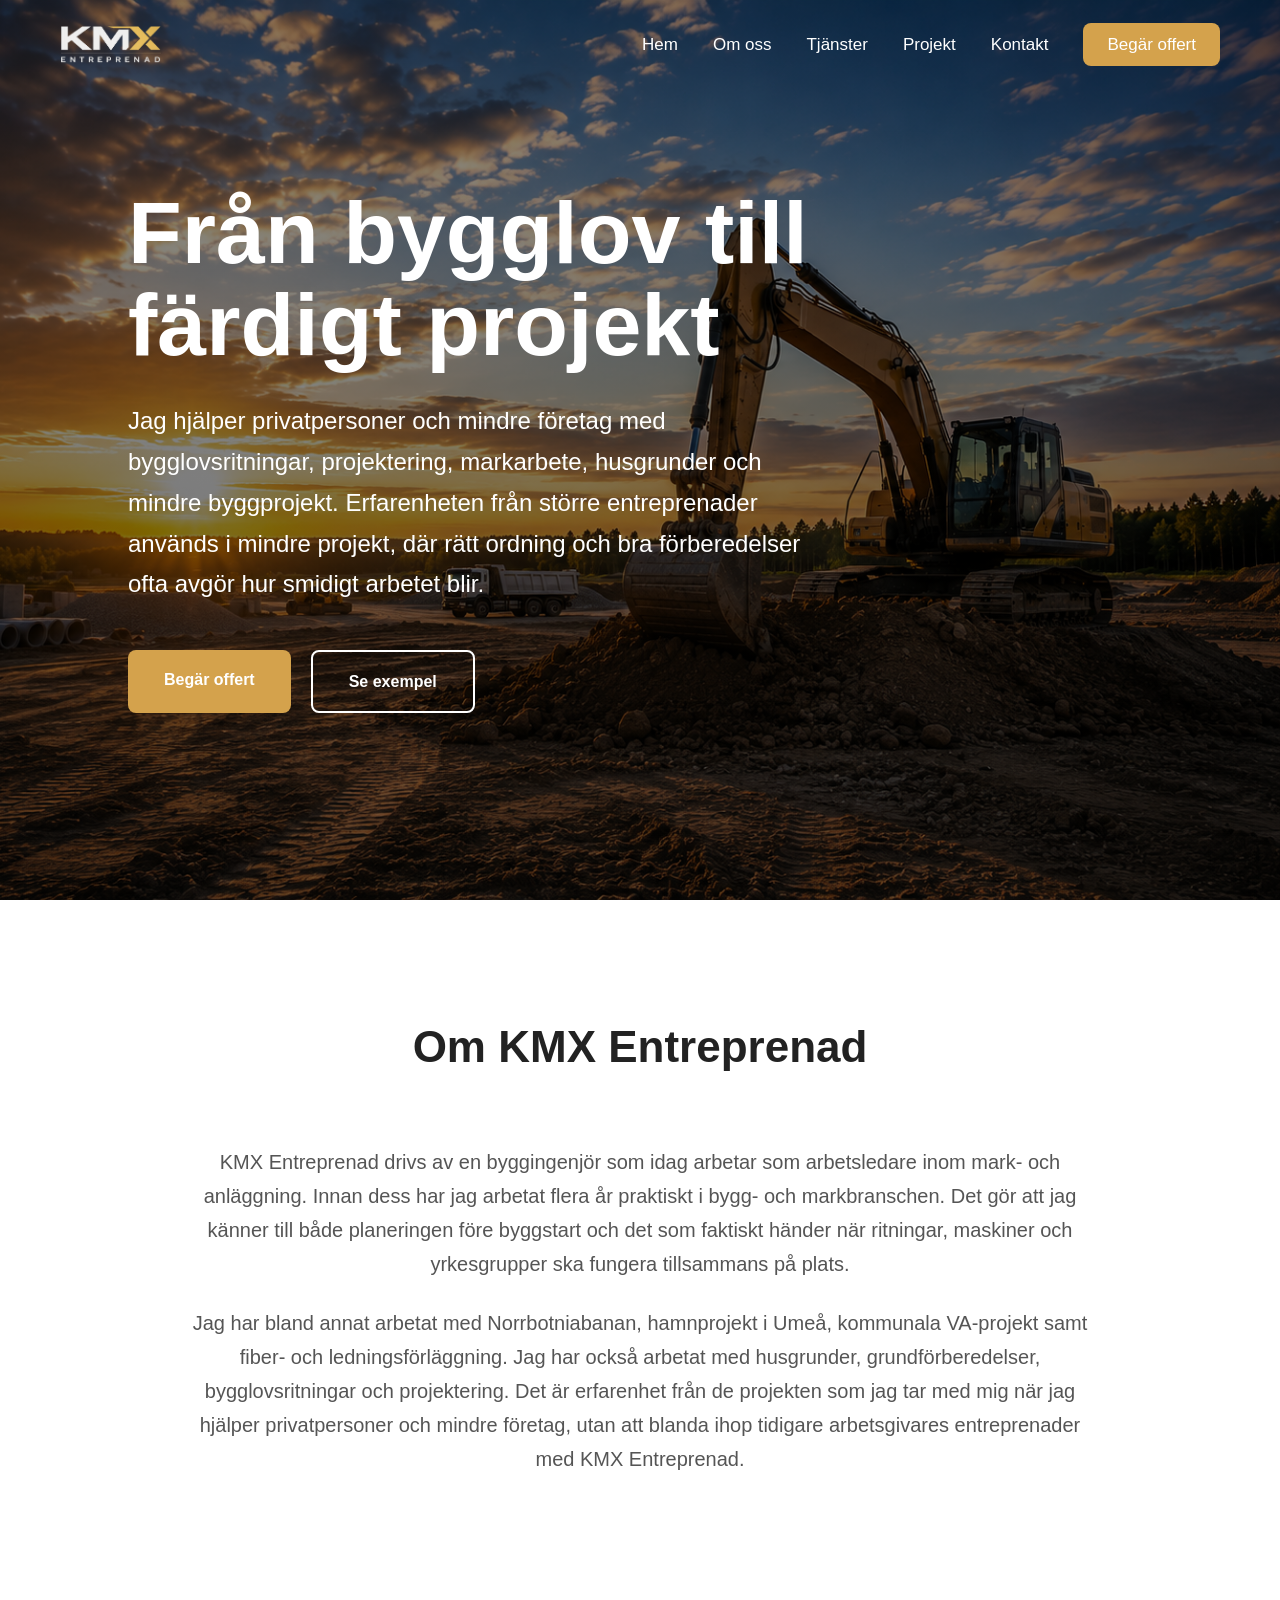
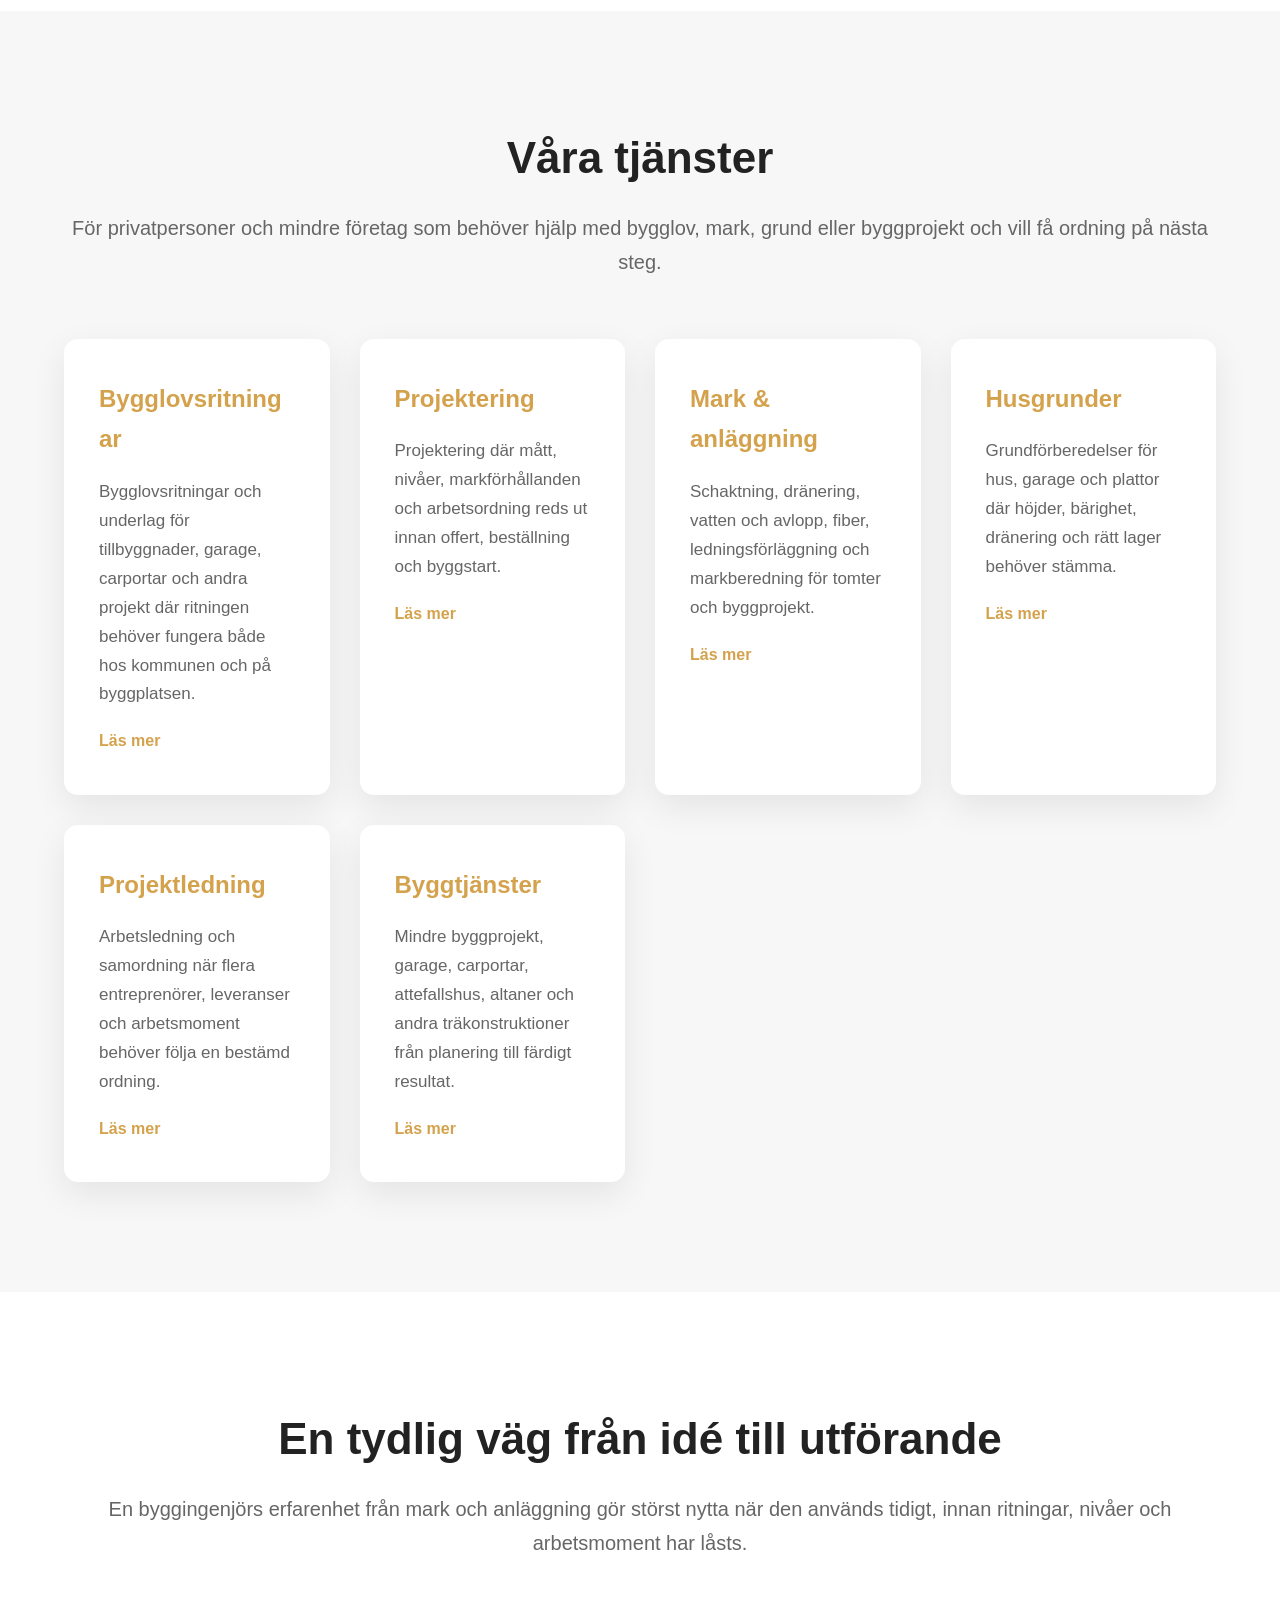
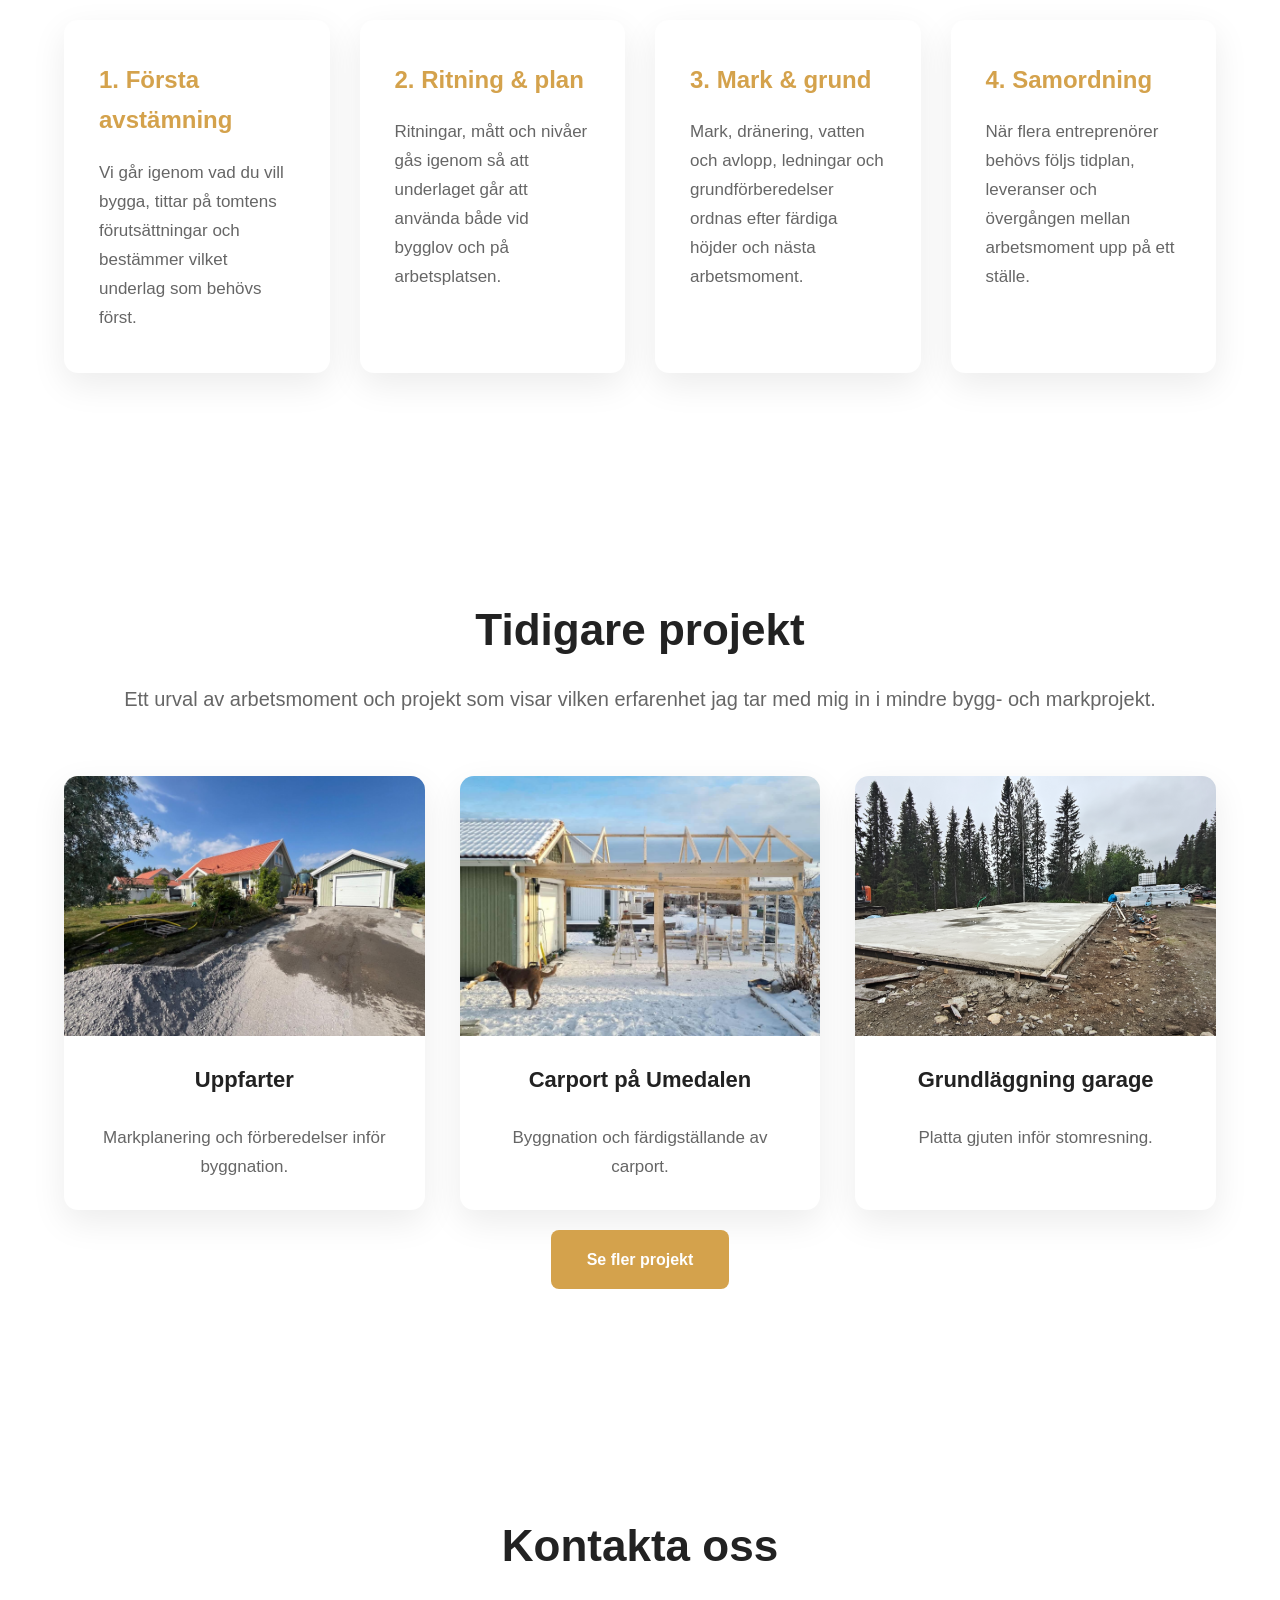
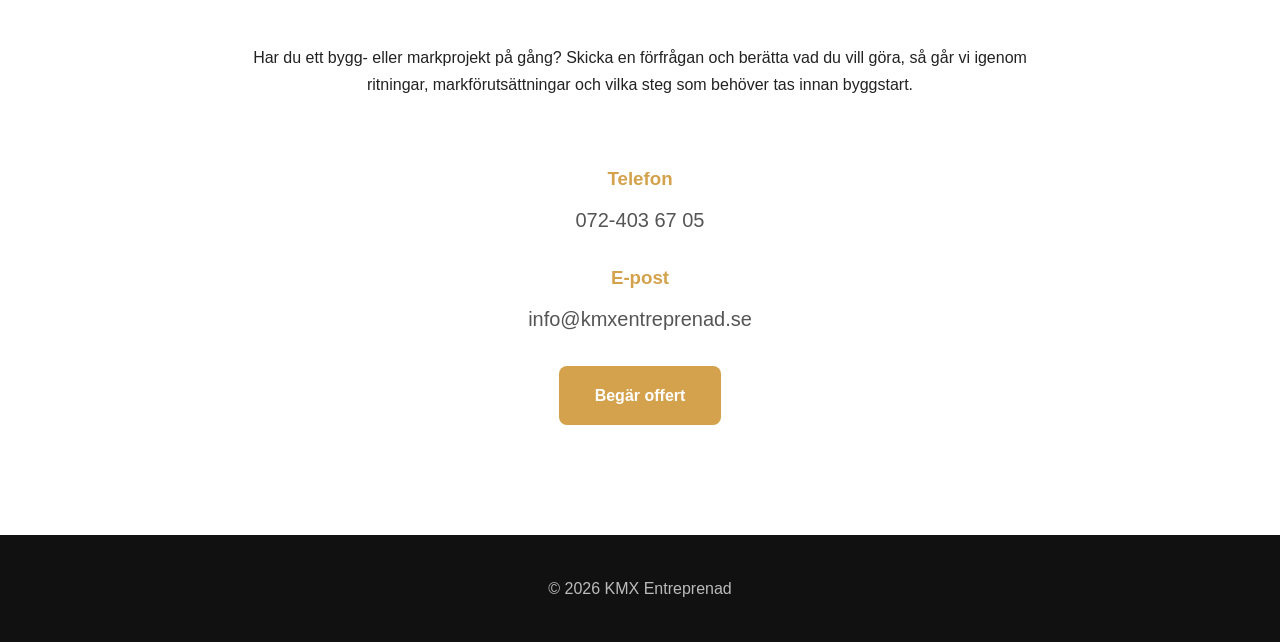
==== commit 6972e2c7: "Improve Swedish website content and accessibility" ====
--- a/index.html
+++ b/index.html
@@ -5,10 +5,10 @@
     <meta charset="UTF-8">
     <meta name="viewport" content="width=device-width, initial-scale=1.0">
 
-    <title>KMX Entreprenad | Bygglovsritningar, markarbeten & husgrunder</title>
+    <title>KMX Entreprenad | Bygglovsritningar, markarbete & byggprojekt i Umeå</title>
 
     <meta name="description"
-        content="KMX Entreprenad hjälper privatkunder från idé till färdigt byggprojekt med bygglovsritningar, projektering, markarbeten, husgrunder och projektledning.">
+        content="KMX Entreprenad hjälper privatpersoner och mindre företag i Umeå med bygglovsritningar, projektering, markarbete, VA, husgrunder och byggprojekt.">
 
     <script type="application/ld+json">
     {
@@ -18,7 +18,7 @@
         "url": "https://kmxentreprenad.se/",
         "telephone": "+46724036705",
         "email": "info@kmxentreprenad.se",
-        "description": "Bygglovsritningar, projektering, markarbeten, husgrunder och projektledning för privatkunder."
+        "description": "Bygglovsritningar, projektering, markarbete, VA, husgrunder och byggprojekt för privatpersoner och mindre företag i Umeå."
     }
     </script>
 
@@ -35,7 +35,7 @@
     <nav class="navbar" id="navbar">
 
         <a href="./" class="logo">
-            <img src="Images/logo.png" alt="KMX Entreprenad">
+            <img src="Images/logo.png" alt="KMX Entreprenad logotyp">
         </a>
 
         <div class="hamburger" id="hamburger">
@@ -69,13 +69,12 @@
         <div class="hero-content">
 
             <h1>
-                Bygglovsritningar, markarbeten och trygg projektledning
+                Från bygglov till färdigt projekt
             </h1>
 
             <p>
 
-                KMX Entreprenad hjälper privatkunder från första idé till färdigt projekt med prisvärda ritningsunderlag, praktiskt markarbete och en tydlig kontakt genom hela processen.
-
+                Jag hjälper privatpersoner och mindre företag med bygglovsritningar, projektering, markarbete, husgrunder och mindre byggprojekt. Erfarenheten från större entreprenader används i mindre projekt, där rätt ordning och bra förberedelser ofta avgör hur smidigt arbetet blir.
             </p>
 
             <div class="hero-buttons">
@@ -112,13 +111,13 @@
 
                     <p>
 
-                        KMX Entreprenad är ett mindre bolag för dig som vill ha nära kontakt, tydliga besked och hjälp som hänger ihop. Vi kombinerar ritningsarbete, teknisk förståelse och praktisk erfarenhet från bygg- och markprojekt.
-
-                    </p>
-
-                    <p>
-
-                        Du kan få hjälp redan innan spaden sätts i marken. Bygglovsritningar och enklare projektering kan ofta tas fram på ett smidigt och kostnadseffektivt sätt, samtidigt som vi planerar för markarbeten, husgrunder och rätt ordning på entreprenörerna.
+                        KMX Entreprenad drivs av en byggingenjör som idag arbetar som arbetsledare inom mark- och anläggning. Innan dess har jag arbetat flera år praktiskt i bygg- och markbranschen. Det gör att jag känner till både planeringen före byggstart och det som faktiskt händer när ritningar, maskiner och yrkesgrupper ska fungera tillsammans på plats.
+
+                    </p>
+
+                    <p>
+
+                        Jag har bland annat arbetat med Norrbotniabanan, hamnprojekt i Umeå, kommunala VA-projekt samt fiber- och ledningsförläggning. Jag har också arbetat med husgrunder, grundförberedelser, bygglovsritningar och projektering. Det är erfarenhet från de projekten som jag tar med mig när jag hjälper privatpersoner och mindre företag, utan att blanda ihop tidigare arbetsgivares entreprenader med KMX Entreprenad.
 
                     </p>
 
@@ -139,7 +138,7 @@
             <div class="section-title">
 
                 <h2>Våra tjänster</h2>
-                <p>För privatkunder som vill komma vidare med bygglov, markarbete, grund eller ett mindre byggprojekt utan att behöva hålla ihop allt själva.</p>
+                <p>För privatpersoner och mindre företag som behöver hjälp med bygglov, mark, grund eller byggprojekt och vill få ordning på nästa steg.</p>
 
             </div>
 
@@ -151,9 +150,25 @@
 
                     <p>
 
-                        Ritningar och underlag för bygglov, tillbyggnader, garage, carport och andra projekt där du behöver komma vidare med kommunen.
-
-                    </p>
+                        Bygglovsritningar och underlag för tillbyggnader, garage, carportar och andra projekt där ritningen behöver fungera både hos kommunen och på byggplatsen.
+
+                    </p>
+
+                    <div class="service-details" aria-hidden="true">
+                        <h4>Ritningsunderlag för bygglov och byggstart</h4>
+                        <p>Jag tar fram bygglovsritningar för privatpersoner och mindre företag i Umeå med omnejd. Det kan gälla tillbyggnader, garage, carportar, uterum och andra projekt där kommunen behöver kunna se vad som ska byggas. Innan jag ritar går vi igenom idén, fastigheten och de praktiska förutsättningarna. På så sätt blir det lättare att upptäcka sådant som kan påverka placering, höjd eller anslutning till den befintliga byggnaden.</p>
+                        <h4>Vad kan ingå?</h4>
+                        <p>Vilka ritningar som behövs beror på projektet. En planritning visar planlösningen, fasadritningar visar byggnadens utsidor och en sektionsritning förklarar höjder och konstruktion i genomskärning. I många ärenden behövs även en situationsplan som visar placeringen på tomten. Ritningarna ska vara begripliga för handläggaren, men också gå att använda när arbetet ska beställas och genomföras. För en carport eller ett garage behöver mått, höjd, infart och anslutning till marken stämma redan på ritningen.</p>
+                        <ul>
+                            <li>Planritningar, fasader och sektionsritningar</li>
+                            <li>Underlag för garage, carport, uterum och tillbyggnad</li>
+                            <li>Situationsplan och redovisning av placering på tomten</li>
+                            <li>Ändringar och kompletteringar efter frågor från kommunen</li>
+                        </ul>
+                        <h4>Från idé till färdigt underlag</h4>
+                        <p>Ritningar ska inte bara se rätt ut på papper. De behöver också stämma med marken, byggnadens användning och det arbete som ska göras senare. Ett tydligt underlag minskar risken för kompletteringar och gör det enklare för nästa entreprenör att ta över utan att börja om. Erfarenheten från större entreprenader har lärt mig att fel som upptäcks före byggstart är betydligt enklare att hantera än fel som syns när produktionen redan är igång.</p>
+                    </div>
+                    <button class="service-more" type="button" aria-expanded="false">Läs mer</button>
 
                 </div>
 
@@ -163,9 +178,25 @@
 
                     <p>
 
-                        Praktisk planering, mått, nivåer och tekniska förutsättningar så projektet blir tydligare innan offert, beställning och byggstart.
-
-                    </p>
+                        Projektering där mått, nivåer, markförhållanden och arbetsordning reds ut innan offert, beställning och byggstart.
+
+                    </p>
+
+                    <div class="service-details" aria-hidden="true">
+                        <h4>Planering innan offert och byggstart</h4>
+                        <p>Projektering är arbetet med att få ihop alla delar innan byggstart. För ett projekt i Umeå eller närområdet kan det innebära att gå igenom tomtens nivåer, befintliga ritningar, åtkomst för maskiner och hur byggnaden ska anslutas till mark och ledningar. Jag hjälper till att sortera frågorna så att du vet vad som behöver beslutas innan offert och beställning. Det är särskilt viktigt när bygglov, markarbete, grund och byggnation hänger ihop.</p>
+                        <h4>Vad innebär projektering?</h4>
+                        <p>Underlaget kan bestå av ritningar, foton, mått och uppgifter från ett platsbesök. Jag tittar på sådant som ofta får betydelse först när produktionen har börjat: nivåskillnader, dränering, anslutningspunkter, materialtransporter och avstånd till befintliga byggnader. För en carport, tillbyggnad eller garage behöver även infart, höjd och placering fungera i vardagen. När frågorna är genomgångna blir det lättare att planera arbetsordningen och se vad som faktiskt ingår i projektet.</p>
+                        <ul>
+                            <li>Genomgång av mått, nivåer och befintliga förhållanden</li>
+                            <li>Kontroll av åtkomst, anslutningar och materialflöden</li>
+                            <li>Samband mellan ritning, mark, grund och byggmoment</li>
+                            <li>Underlag för offert, tidplan och arbetsordning</li>
+                        </ul>
+                        <h4>Ett underlag som går att arbeta efter</h4>
+                        <p>Poängen är inte att ta fram mer dokumentation än projektet behöver. Poängen är att reda ut rätt frågor i rätt tid. Erfarenheten från stora infrastrukturprojekt har lärt mig hur mycket tid som sparas när ansvar, nivåer och arbetsordning är klara innan maskinerna kommer. Samma sätt att arbeta fungerar i mindre projekt. Nästa entreprenör ska kunna läsa underlaget, förstå sin del och ta över utan onödiga stopp.</p>
+                    </div>
+                    <button class="service-more" type="button" aria-expanded="false">Läs mer</button>
 
                 </div>
 
@@ -175,9 +206,25 @@
 
                     <p>
 
-                        Schaktning, dränering, VA, ledningsdragning och markberedning med fokus på stabila underlag och fungerande lösningar.
-
-                    </p>
+                        Schaktning, dränering, vatten och avlopp, fiber, ledningsförläggning och markberedning för tomter och byggprojekt.
+
+                    </p>
+
+                    <div class="service-details" aria-hidden="true">
+                        <h4>Markarbete för tomt, grund och uppfart</h4>
+                        <p>Markarbete kan vara schaktning för en husgrund, dränering runt ett hus, VA till en fastighet eller förberedelse av en uppfart. Jag hjälper privatpersoner och mindre företag i Umeåområdet med markberedning, vatten och avlopp, fiber, ledningsförläggning och underlag inför byggnation. Vad som behöver göras avgörs av tomtens nivåer, jordlager, vattenvägar och den yta som ska byggas eller användas.</p>
+                        <h4>Så går arbetet till</h4>
+                        <p>På plats behöver höjder och befintliga förhållanden stämmas av mot ritningar och planerad färdig nivå. Jordmassor kan behöva schaktas bort, bytas ut eller användas på en annan del av tomten. Vid VA-arbeten, vatten och avlopp samt fiber är ledningarnas läge, fall och anslutning viktiga. Inför en uppfart, plattläggning eller grund måste lagren under ytan vara rätt uppbyggda och packade. Annars kan sättningar och vattenproblem visa sig långt efter att ytan är klar.</p>
+                        <ul>
+                            <li>Schaktning, fyllning och hantering av markmassor</li>
+                            <li>Vatten och avlopp, dränering samt rörförläggning</li>
+                            <li>Fiber- och ledningsförläggning</li>
+                            <li>Markberedning inför husgrund, uppfart och plattläggning</li>
+                        </ul>
+                        <h4>Varför rätt underlag spelar roll</h4>
+                        <p>Höjderna behöver vara rätt innan nästa lager eller byggdel läggs på. Rätt arbetsordning sparar ofta både tid och pengar, eftersom rör, dränering och grundförberedelser blir svårare att ändra när marken är återfylld. Jag försöker hitta problemen innan produktionen startar, inte när maskinerna redan står på plats. Den erfarenheten tar jag med mig från större VA-, hamn- och infrastrukturprojekt till mindre arbeten på villatomter och byggplatser. Då blir det också lättare att lämna över en tydlig arbetsyta till nästa person.</p>
+                    </div>
+                    <button class="service-more" type="button" aria-expanded="false">Läs mer</button>
 
                 </div>
 
@@ -187,9 +234,25 @@
 
                     <p>
 
-                        Förberedelser för husgrunder, garagegrunder och plattor där mark, nivåer och utförande behöver planeras rätt från början.
-
-                    </p>
+                        Grundförberedelser för hus, garage och plattor där höjder, bärighet, dränering och rätt lager behöver stämma.
+
+                    </p>
+
+                    <div class="service-details" aria-hidden="true">
+                        <h4>Förberedelse av husgrund och platta</h4>
+                        <p>En husgrund, garagegrund eller betongplatta börjar långt innan gjutningen. För kunder i Umeå med omnejd handlar det om att få schakt, nivåer, bärighet, dränering och anslutningar att stämma med den grund som ska byggas. Jag hjälper till med grundförberedelser inför hus, garage, carport, tillbyggnad och mindre nybyggnation där underlaget behöver vara klart för nästa entreprenadsteg.</p>
+                        <h4>Från schaktbotten till färdigt underlag</h4>
+                        <p>Ritningar och färdiga höjder behöver stämmas av mot marken. Schaktbotten, bärlager och förstärkningslager byggs upp efter grundens krav, samtidigt som dränering, dagvatten och rörgenomföringar planeras in. Det är också viktigt att tänka på åtkomst, materialleveranser och när nästa yrkesgrupp ska kunna börja. En detalj som missas före gjutning kan bli svår och dyr att rätta till senare.</p>
+                        <ul>
+                            <li>Schaktning och förberedelse av schaktbotten</li>
+                            <li>Bärlager, förstärkningslager och kontroll av höjder</li>
+                            <li>Dränering, dagvatten och rörgenomföringar</li>
+                            <li>Samordning inför gjutning och nästa byggmoment</li>
+                        </ul>
+                        <h4>En grund som håller över tid</h4>
+                        <p>Erfarenheten från grundläggning och markarbeten inför byggnation har visat hur viktigt det är att kontrollera innan man går vidare. Fel nivåer, dålig packning eller bristande vattenhantering kan påverka hela byggnaden. När underlaget är genomgånget och klart kan nästa entreprenör ta över utan att behöva gissa eller riva upp redan utfört arbete. Det är den typen av ordning som gör störst skillnad i ett mindre projekt. Kontrollerna anpassas efter grundens storlek och vad som ska byggas ovanpå. Det ger bättre kontroll före gjutning och byggstart.</p>
+                    </div>
+                    <button class="service-more" type="button" aria-expanded="false">Läs mer</button>
 
                 </div>
 
@@ -199,9 +262,53 @@
 
                     <p>
 
-                        Samordning av entreprenörer, tidplan och arbetsmoment när projektet kräver flera yrkesgrupper och tydlig kommunikation.
-
-                    </p>
+                        Arbetsledning och samordning när flera entreprenörer, leveranser och arbetsmoment behöver följa en bestämd ordning.
+
+                    </p>
+
+                    <div class="service-details" aria-hidden="true">
+                        <h4>Samordning när projektet har flera delar</h4>
+                        <p>Projektledning behövs när flera yrkesgrupper ska arbeta på samma plats och varje del påverkar nästa. Jag hjälper privatpersoner och mindre företag i Umeåområdet att hålla ihop planering, arbetsordning och kontakt mellan beställare och entreprenörer. Det kan vara ett projekt där bygglovsritningar, markarbete, grundläggning och byggnation ska följa varandra utan att frågor lämnas till sista minuten.</p>
+                        <h4>Vad ingår i projektledningen?</h4>
+                        <p>Arbetet handlar om att få koll på omfattning, tidplan och ansvar. Jag följer upp när marken ska vara klar, vilka leveranser som behövs och när nästa yrkesgrupp kan ta över. Om förutsättningarna ändras behöver det synas i planeringen direkt. Erfarenheten från arbetsledning inom mark- och anläggning, bland annat i större infrastrukturprojekt, har lärt mig att små oklarheter kan bli stora stopp om ingen tar tag i dem tidigt.</p>
+                        <ul>
+                            <li>Samordning av entreprenörer och arbetsordning</li>
+                            <li>Uppföljning av tidplan, leveranser och beslut</li>
+                            <li>Kontakt mellan kund, arbetsplats och yrkesgrupper</li>
+                            <li>Hantering av ändrade förutsättningar innan de blir stopp</li>
+                        </ul>
+                        <h4>Bättre överblick och färre missförstånd</h4>
+                        <p>När ansvar och ordningsföljd är otydliga stannar arbetet lätt upp eller behöver göras om. Jag försöker därför identifiera problem innan produktionen startar, när det fortfarande går att ändra ritning, nivå eller planering utan att maskinerna står och väntar. Kunden ska veta vad som händer härnäst, och nästa entreprenör ska kunna ta över sin del utan att börja om från början. Det är samma grundtanke oavsett om projektet gäller en tomt, en grund eller flera entreprenader.</p>
+                    </div>
+                    <button class="service-more" type="button" aria-expanded="false">Läs mer</button>
+
+                </div>
+
+                <div class="service-card">
+
+                    <h3>Byggtjänster</h3>
+
+                    <p>
+
+                        Mindre byggprojekt, garage, carportar, attefallshus, altaner och andra träkonstruktioner från planering till färdigt resultat.
+
+                    </p>
+
+                    <div class="service-details" aria-hidden="true">
+                        <h4>Mindre byggprojekt från planering till resultat</h4>
+                        <p>Jag hjälper privatpersoner i Umeå och närområdet med mindre byggprojekt och träkonstruktioner. Det kan vara en carport, ett garage, ett förråd, en altan, ett attefallshus eller en tillbyggnad. Byggnationen behöver ofta kopplas ihop med bygglovsritningar, projektering, markarbete och grundförberedelser. Därför går jag igenom helheten innan byggstart, även när själva byggdelen är relativt liten.</p>
+                        <h4>Vanliga byggprojekt</h4>
+                        <p>En carport eller ett garage behöver rätt placering, grund och anslutning till uppfarten. En altan behöver passa husets nivåer och ha en konstruktion som går att bygga på plats. För ett förråd eller attefallshus behöver byggnadens mått, material och åtkomst planeras. Innan byggstart går vi igenom omfattning, material, leveranser och vilka förberedelser som krävs. Det gör också tydligare vad som behöver göras av andra yrkesgrupper.</p>
+                        <ul>
+                            <li>Garage, carportar och förråd</li>
+                            <li>Altaner och andra träkonstruktioner</li>
+                            <li>Attefallshus och mindre tillbyggnader</li>
+                            <li>Byggstart i samordning med mark, grund och ritningar</li>
+                        </ul>
+                        <h4>En tydlig väg till färdig byggnation</h4>
+                        <p>En genomtänkt byggstart minskar risken för felaktiga mått, materialbrist och avbrott. Bra planering av mark, grund, leveranser och arbetsordning sparar ofta både tid och pengar. Erfarenheten från större entreprenader har lärt mig att samma struktur behövs även i en carport eller ett förråd. Om andra yrkesgrupper behövs kan byggdelen planeras ihop med entreprenörer i Umeåområdet, så att byggnaden kan gå från ritning till färdigt resultat utan onödiga avbrott. Under vägen följs mått, material och praktiska beslut upp mot det som faktiskt ska byggas. Det ger bättre kontroll över både tid och ansvar.</p>
+                    </div>
+                    <button class="service-more" type="button" aria-expanded="false">Läs mer</button>
 
                 </div>
 
@@ -220,7 +327,7 @@
             <div class="section-title">
 
                 <h2>En tydlig väg från idé till utförande</h2>
-                <p>Du kan ta hjälp med en enskild del eller låta KMX hålla ihop flera steg så att ritningar, markarbete och genomförande passar ihop.</p>
+                <p>En byggingenjörs erfarenhet från mark och anläggning gör störst nytta när den används tidigt, innan ritningar, nivåer och arbetsmoment har låsts.</p>
 
             </div>
 
@@ -228,22 +335,22 @@
 
                 <div class="service-card">
                     <h3>1. Första avstämning</h3>
-                    <p>Vi går igenom vad du vill bygga, vilka förutsättningar som finns och vilket underlag som behövs för nästa steg.</p>
+                    <p>Vi går igenom vad du vill bygga, tittar på tomtens förutsättningar och bestämmer vilket underlag som behövs först.</p>
                 </div>
 
                 <div class="service-card">
                     <h3>2. Ritning & plan</h3>
-                    <p>Bygglovsritningar och projektering tas fram med fokus på tydlighet, rimlig kostnad och praktiskt genomförande.</p>
+                    <p>Ritningar, mått och nivåer gås igenom så att underlaget går att använda både vid bygglov och på arbetsplatsen.</p>
                 </div>
 
                 <div class="service-card">
                     <h3>3. Mark & grund</h3>
-                    <p>Schakt, dränering, VA, ledningar och grundförberedelser planeras i rätt ordning utifrån tomt och byggnation.</p>
+                    <p>Mark, dränering, vatten och avlopp, ledningar och grundförberedelser ordnas efter färdiga höjder och nästa arbetsmoment.</p>
                 </div>
 
                 <div class="service-card">
                     <h3>4. Samordning</h3>
-                    <p>När fler yrkesgrupper behövs hjälper vi till att hålla ihop kontakt, ordningsföljd och praktiska beslut på plats.</p>
+                    <p>När flera entreprenörer behövs följs tidplan, leveranser och övergången mellan arbetsmoment upp på ett ställe.</p>
                 </div>
 
             </div>
@@ -261,25 +368,25 @@
             <div class="section-title">
 
                 <h2>Tidigare projekt</h2>
-                <p>Ett urval av projekt och arbetsmoment som visar bredden i KMX Entreprenads arbete.</p>
+                <p>Ett urval av arbetsmoment och projekt som visar vilken erfarenhet jag tar med mig in i mindre bygg- och markprojekt.</p>
 
             </div>
 
             <div class="project-grid project-grid-featured">
                 <div class="project">
-                    <img src="ownimages\Carport\carport-umedalen-frame-01.jpg" alt="Färdig carport" loading="lazy">
+                    <img src="ownimages\Carport\carport-umedalen-pre-construction-02.jpeg" alt="Markjustering inför uppfart vid carport på Umedalen" loading="lazy">
+                    <h3>Uppfarter</h3>
+                    <p>Markplanering och förberedelser inför byggnation.</p>
+                </div>
+                <div class="project">
+                    <img src="ownimages\Carport\carport-umedalen-frame-01.jpg" alt="Carportens trästomme under byggnation på Umedalen" loading="lazy">
                     <h3>Carport på Umedalen</h3>
                     <p>Byggnation och färdigställande av carport.</p>
                 </div>
                 <div class="project">
-                    <img src="ownimages\Carport\carport-umedalen-pre-construction-02.jpeg" alt="Uppfart" loading="lazy">
-                    <h3>Markarbete</h3>
-                    <p>Markplanering och förberedelser inför byggnation.</p>
-                </div>
-                <div class="project">
-                    <img src="ownimages/jobbbilder/concrete-slab-20240808-084929.jpg" alt="Betongplatta och underlag" loading="lazy">
-                    <h3>Grundläggning</h3>
-                    <p>Underlag och grundarbete för hållbara projekt.</p>
+                    <img src="ownimages/jobbbilder/concrete-slab-20240808-084929.jpg" alt="Gjuten garageplatta inför stomresning" loading="lazy">
+                    <h3>Grundläggning garage</h3>
+                    <p>Platta gjuten inför stomresning.</p>
                 </div>
             </div>
 
@@ -305,7 +412,7 @@
 
             <p>
 
-                Har du ett bygg- eller markprojekt på gång? Skicka en förfrågan så kan vi titta på ritningar, markförutsättningar, grund och vilka steg som behövs för att komma vidare.
+                Har du ett bygg- eller markprojekt på gång? Skicka en förfrågan och berätta vad du vill göra, så går vi igenom ritningar, markförutsättningar och vilka steg som behöver tas innan byggstart.
 
             </p>
 
--- a/style.css
+++ b/style.css
@@ -355,6 +355,12 @@
 
 }
 
+.services .section-title{
+
+    scroll-margin-top:110px;
+
+}
+
 .service-grid{
 
     display:grid;
@@ -375,6 +381,8 @@
 
     box-shadow:0 12px 35px rgba(0,0,0,.08);
 
+    scroll-margin-top:110px;
+
     transition:.3s;
 
 }
@@ -414,6 +422,89 @@
     word-wrap:break-word;
 
     hyphens:auto;
+
+}
+
+.services .service-details{
+
+    max-height:0;
+
+    opacity:0;
+
+    overflow:hidden;
+
+    transition:max-height .28s ease, opacity .28s ease;
+
+}
+
+.services .service-card.is-expanded .service-details{
+
+    max-height:1600px;
+
+    opacity:1;
+
+}
+
+.services .service-details h4{
+
+    margin:24px 0 12px;
+
+    font-size:20px;
+
+}
+
+.services .service-details p{
+
+    margin-bottom:18px;
+
+}
+
+.services .service-details ul{
+
+    margin:0 0 18px 20px;
+
+    list-style:disc;
+
+    color:#666;
+
+}
+
+.services .service-more{
+
+    display:block;
+
+    margin-top:18px;
+
+    padding:0;
+
+    border:0;
+
+    background:transparent;
+
+    color:#d4a24c;
+
+    font:inherit;
+
+    font-weight:bold;
+
+    cursor:pointer;
+
+}
+
+.services .service-more:hover,
+.services .service-more:focus-visible{
+
+    color:#bf8d39;
+
+}
+
+@media(min-width:769px){
+
+    .services .service-card.is-expanded{
+
+        grid-column:1 / -1;
+
+    }
 
 }
 
